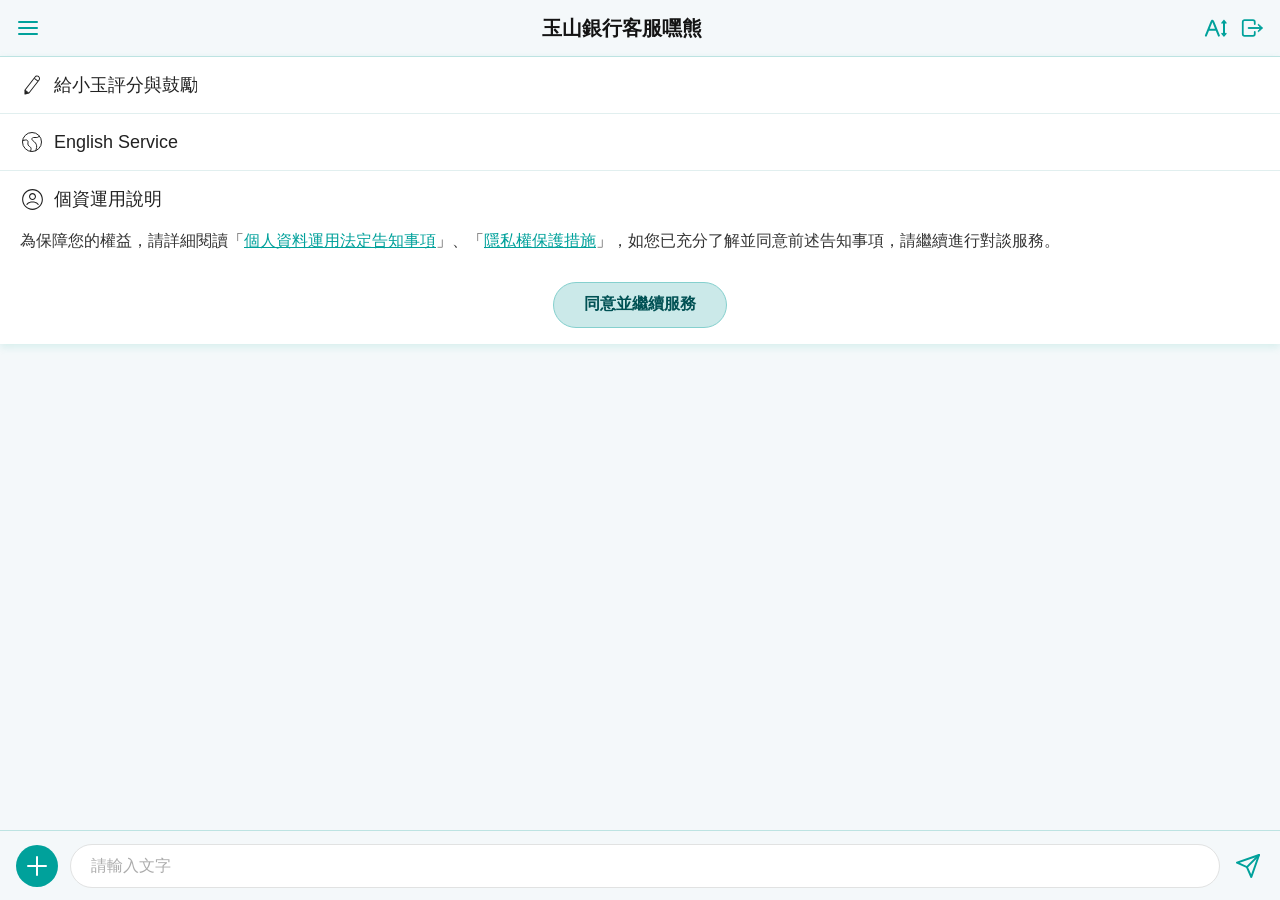
==== chatbot/index.html @ d076d99e "Add files via upload" ====
<!DOCTYPE html>
<html lang="zh-Hant-TW">
<head>
    <meta charset="UTF-8">
    <meta name="viewport" content="width=device-width, initial-scale=1.0">
    <title>玉山銀行客服嘿熊</title>
    <link rel="stylesheet" href="css/style.css">
</head>
<body>

    <main class="app-container" aria-label="智能客服區域">
        
        <!-- 1. Navbar -->
        <header class="nav" aria-label="頂部導覽列">
            <!-- 漢堡選單(按鈕 + span 動畫) -->
            <button class="icon icon-24" id="btnHamburger" aria-label="開啟選單" aria-expanded="false" aria-controls="hamburgerMenu" tabindex="0">
                <span class="hamburger-box">
                    <span class="hamburger-inner"></span>
                </span>
            </button>
            <!-- 標題 -->
            <h1 class="nav-title" tabindex="0">玉山銀行客服嘿熊</h1>
            <!-- 左側操作區 -->
            <div class="action-wrapper">
                <!-- 字體縮放(icon) -->
                <button class="icon icon-24" aria-label="調整字體大小" tabindex="0">
                    <img src="images/ic_font_size.svg" alt="字體" class="lazyload">
                </button>
                <!-- 登出(icon) -->
                <button class="icon icon-24" id="logoutBtn" aria-label="登出" tabindex="0">
                    <img src="images/ic_logout_2.svg" alt="登出" class="lazyload">
                </button>

            </div>
        </header>

        <!-- Dropdown Menu -->
        <div class="dropdown-menu" id="hamburgerMenu" aria-hidden="true">
            <div class="menu-item" tabindex="0" role="button">
                <div class="icon icon-24" aria-hidden="true">
                    <img src="images/ic-img-rename.svg" alt="" class="lazyload">
                </div>
                <span class="menu-text">給小玉評分與鼓勵</span>
            </div>
            <div class="menu-item" tabindex="0" role="button">
                <div class="icon icon-24" aria-hidden="true">
                    <img src="images/world_2_light.svg" alt="" class="lazyload">
                </div>
                <span class="menu-text">English Service</span>
            </div>
            <div class="menu-item flex-col">
                <div class="menu-item-header">
                    <div class="icon icon-24" aria-hidden="true">
                        <img src="images/ic-img-personal.svg" alt="" class="lazyload">
                    </div>
                    <span class="menu-text">個資運用說明</span>
                </div>
                <div class="menu-privacy-text" tabindex="0">
                    為保障您的權益，請詳細閱讀「<a href="#">個人資料運用法定告知事項</a>」、「<a href="#">隱私權保護措施</a>」，如您已充分了解並同意前述告知事項，請繼續進行對談服務。
                </div>
                <div class="btn-wrapper">
                    <button class="btn-primary btn-h-46" id="agreeBtn" tabindex="0">同意並繼續服務</button>
                </div>
            </div>
        </div>

        <!-- 2. Announce (浮動區塊) -->
        <section class="Anounce" id="announceBlock" aria-label="系統公告">
    <div class="icon icon-22" aria-hidden="true">
        <img src="images/ic-img-announcement.svg" alt="" class="lazyload">
    </div>

    <div class="message" tabindex="0">
        <div class="marquee-wrap">
            <div class="marquee-list">
                <div class="marquee-item">
                    <span>看破詐騙，防詐資訊：【<a href="#" aria-label="點我看防詐資訊">點我看</a>】</span>
                </div>
                <div class="marquee-item">
                    <span>Unicard指定通路回饋加碼：【<a href="#" aria-label="立即查看信用卡優惠">立即查看</a>】</span>
                </div>
                <div class="marquee-item">
                    <span>外幣定存最新利率公告：【<a href="#" aria-label="點我查看最新利率">點我看</a>】</span>
                </div>
            </div>
        </div>
    </div>

    <button class="icon icon-44" id="btnCloseAnnounce" aria-label="關閉公告" tabindex="0">
        <img src="images/ic-fun-popup-closed.svg" alt="關閉" class="lazyload">
    </button>
</section>

        <!-- 3. 對話區域 -->
        <!-- 預留區塊 -->
        <section class="chat-container" aria-label="對話內容" tabindex="0">

            <!-- Bot Message Group 1 -->
            <div class="msg-row bot is-hidden" id="botMsg1">
                <!-- Avatar -->
                <div class="msg-avatar" aria-hidden="true">
                    <img src="images/bear-hello.gif" alt="" class="lazyload">
                </div>
                <!-- Messages container -->
                <div class="msg-content">
                    
                    <div class="typing-bubble has-caret">
                        <div class="typing-dots">
                            <span class="dot"></span>
                            <span class="dot"></span>
                            <span class="dot"></span>
                        </div>
                    </div>
                    <!-- Text Bubble 1 -->
                    <div class="msg-bubble has-caret" tabindex="0">
                        鄭小姐 您好，<br>
                        您已從 LINE 帳號登入！
                    </div>

                    <!-- Text Bubble 2 -->
                    <div class="msg-bubble" tabindex="0">
                        LINE pay 最高4.5% → <a href="#" class="link-teal bold">申辦 Unicard</a><br>
                        普發現金一萬元 → <a href="#" class="link-teal bold">立即了解</a>
                    </div>

                    <!-- Horizontal Scroll Cards -->
                    <div class="scroll-area">
    <button class="scroll-nav scroll-nav-left" type="button" aria-label="往左滑動">
    <img src="images/icon-arrow-left.svg" alt="往左" class="icon-arrow">
</button>

    <div class="scroll-wrapper" tabindex="0" aria-label="可左右滑動的服務卡片">
        <!-- Card 1 -->
        <div class="scroll-card">
            <div class="card-image"><img src="[data-uri]" data-src="card-demo1.png" alt="" class="lazyload"></div>
            <div class="card-title text-green bold">信用卡服務</div>
            <div class="card-btn btn-hint" id="cardBillDetailBtn">帳單/消費明細</div>
            <div class="card-btn">消費有問題</div>
            <div class="card-btn">旅遊活動滿額贈</div>
            <div class="card-btn no-border">保費分期活動</div>
        </div>

        <div class="scroll-card">
            <div class="card-image"><img src="[data-uri]" data-src="card-demo2.png" alt="" class="lazyload"></div>
            <div class="card-title text-green bold">熱門服務</div>
            <div class="card-btn">信貸優惠</div>
            <div class="card-btn">分期活動</div>
            <div class="card-btn">預借現金</div>
            <div class="card-btn no-border">綁定LINE抽好禮</div>
        </div>

        <div class="scroll-card">
            <div class="card-image"><img src="[data-uri]" data-src="card-demo3.png" alt="" class="lazyload"></div>
            <div class="card-title text-green bold">銀行服務</div>
            <div class="card-btn">變更資料</div>
            <div class="card-btn">數位帳戶</div>
            <div class="card-btn">跨境網購</div>
            <div class="card-btn no-border">外匯業務</div>
        </div>
    </div>

    <button class="scroll-nav scroll-nav-right" type="button" aria-label="往右滑動">
    <img src="images/icon-arrow-right.svg" alt="往右" class="icon-arrow">
</button>
</div>

                    <div class="msg-time" aria-hidden="true">16:20:36</div>
                </div>
            </div>

            <!-- User Message Group 1-->
            <div class="msg-row user is-hidden" id="userMsg1">
                <div class="msg-content">
                    <div class="msg-bubble has-caret" tabindex="0">
                        帳單/消費明細
                    </div>
                    <div class="msg-time" aria-hidden="true">16:20:36</div>
                </div>
            </div>
            
            <!-- Bot Message Group 2 -->
            <div class="msg-row bot is-hidden" id="botMsg2">
                <!-- Avatar -->
                <div class="msg-avatar" aria-hidden="true">
                    <img src="images/bear-happy.gif" alt="" class="lazyload">
                </div>
                <!-- Messages container -->
                <div class="msg-content">
                    <div class="typing-bubble">
                        <div class="typing-dots">
                            <span class="dot"></span>
                            <span class="dot"></span>
                            <span class="dot"></span>
                        </div>
                    </div>
                    <div class="msg-bubble has-caret" tabindex="0">
                        快速查詢本期帳單與近期消費明細
                        <div class="msg-actions">
                            <button class="msg-action-btn primary" id="currentBillBtn">本期帳單</button>
                            <button class="msg-action-btn secondary">未出帳明細</button>
                            <button class="msg-action-btn secondary">近30天消費明細</button>
                        </div>
                    </div>
                    <div class="msg-feedback" tabindex="0">
                        這個回答？
                        <div class="options">
                            <div class="msg-feedback-btn"><img src="images/Huge-icon.svg" class="lazyload" alt="">有幫助</div>
                            <div class="msg-feedback-btn"><img src="images/img_helpless.svg" class="lazyload" alt="">沒幫助</div>
                        </div>
                    </div>
                    <div class="msg-time" aria-hidden="true">16:20:36</div>
                </div>
            </div>

            <!-- User Message Group 2 -->
            <div class="msg-row user is-hidden" id="userMsg2">
                <div class="msg-content">
                    <div class="msg-bubble has-caret" tabindex="0">
                        本期帳單
                    </div>
                    <div class="msg-time" aria-hidden="true">16:20:36</div>
                </div>
            </div>

            <!-- Bot Message Group 3 -->
            <div class="msg-row bot is-hidden" id="botMsg3">
                <!-- Avatar -->
               <div class="msg-avatar" aria-hidden="true">
                    <img src="images/bear-happy.gif" alt="" class="lazyload">
                </div>
                <!-- Messages container -->
                <div class="msg-content">
                    <div class="typing-bubble">
                        <div class="typing-dots">
                            <span class="dot"></span>
                            <span class="dot"></span>
                            <span class="dot"></span>
                        </div>
                    </div>
                    <div class="msg-bubble has-caret" tabindex="0">
                        為維護您的權益，需要由正卡人完成身分驗證才能協助查詢或處理喔！歡迎使用玉山行動銀行 APP，驗證更快速、更順暢。
                    </div>
                    <div class="action-cards-grid">
                        <button class="action-card btn-hint" id="appVerifyBtn" tabindex="0">
                            <img src="images/icon-faceID.svg" class="action-card-icon lazyload" alt="">
                            <div class="action-card-text">玉山銀行<br>APP驗證</div>
                        </button>
                        <button class="action-card" tabindex="0">
                            <img src="images/icon-message.svg" class="action-card-icon lazyload" alt="">
                            <div class="action-card-text">簡訊驗證</div>
                        </button>
                    </div>
                    <div class="msg-bubble" tabindex="0">
                        ＊溫馨提醒：若尚未開通玉山數位帳戶的顧客請先進行 <a href="#" class="link-teal bold">立即開戶</a> 並 <a href="#" class="link-teal bold">下載安裝玉山行銀APP</a>
                        <div class="msg-actions">
                            <button class="msg-action-btn secondary btn-h-46">下次查詢，繼續詢問其他問題</button>
                        </div>
                    </div>
                    <div class="msg-feedback" tabindex="0">
                        這個回答？
                        <div class="options">
                            <div class="msg-feedback-btn"><img src="images/Huge-icon.svg" class="lazyload" alt="">有幫助</div>
                            <div class="msg-feedback-btn"><img src="images/img_helpless.svg" class="lazyload" alt="">沒幫助</div>
                        </div>
                    </div>
                    <div class="msg-time" aria-hidden="true">16:20:36</div>
                </div>
            </div>

            <!-- User Message Group 3 -->
            <div class="msg-row user is-hidden" id="userMsg3">
                <div class="msg-content">
                    <div class="msg-bubble has-caret" tabindex="0">
                        玉山銀行APP驗證
                    </div>
                    <div class="msg-time" aria-hidden="true">16:20:36</div>
                </div>
            </div>

            <!-- Bot Message Group 4: Jumping -->
            <div class="msg-row bot is-hidden" id="botMsg4">
                <div class="msg-avatar" aria-hidden="true">
                    <img src="images/bear-loading.gif" alt="" class="lazyload">
                </div>
                <div class="msg-content">
                    <div class="typing-bubble">
                        <div class="typing-dots">
                            <span class="dot"></span>
                            <span class="dot"></span>
                            <span class="dot"></span>
                        </div>
                    </div>
                    <div class="msg-bubble has-caret" tabindex="0">
                        黑熊跳轉中，請稍後⋯
                    </div>
                    <div class="msg-time" aria-hidden="true">16:20:36</div>
                </div>
            </div>

            <!-- Bot Message Group 5: Bill Summary Card -->
            <div class="msg-row bot is-hidden" id="botMsg5">
                <div class="msg-avatar" aria-hidden="true">
                    <img src="images/bear-happy.gif" alt="" class="lazyload">
                </div>
                <div class="msg-content">
                    <div class="typing-bubble">
                        <div class="typing-dots">
                            <span class="dot"></span>
                            <span class="dot"></span>
                            <span class="dot"></span>
                        </div>
                    </div>
                    <div class="msg-bubble has-caret" tabindex="0">
                        <div class="bill-card">
                            <div class="bill-title">2026年3月帳單</div>
                            <div class="bill-info-text">
                                帳單結帳日：2025/02/13<br>
                                繳款截止日：2025/03/03
                            </div>
                            <div class="bold" style="font-size: 16px; color: rgba(0,0,0,0.8);">台幣帳單 ( TWD )</div>
                            
                            <div class="bill-highlight">
                                <div class="bill-main-amount">
                                    <div class="bill-label">本期帳單金額</div>
                                    <div class="bill-value-large">$47,884</div>
                                </div>
                                <div class="bill-sub-info">
                                    扣繳帳號：台新銀行,末四碼4099
                                </div>
                                <div class="bill-detail-list">
                                    <div class="bill-detail-row">
                                        <span>台幣最低應繳</span>
                                        <span>TWD 7,317</span>
                                    </div>
                                    <div class="bill-detail-row">
                                        <div class="bill-detail-label">
                                            <span>已繳金額</span>
                                            <img src="images/ic-btn-question-green.svg" class="icon-q lazyload" alt="說明">
                                        </div>
                                        <span>TWD 0</span>
                                    </div>
                                </div>
                            </div>

                            <div class="bill-btn-group">
                                <button class="bill-btn primary" id="paymentRecordBtn">
                                    <span>繳款紀錄</span>
                                    <img src="images/ic-img-search.svg" class="bill-btn-icon lazyload" alt="">
                                </button>
                                <button class="bill-btn secondary">
                                    <span>帳單明細</span>
                                    <img src="images/ic-img-search.svg" class="bill-btn-icon lazyload" alt="">
                                </button>
                            </div>
                        </div>
                    </div>

                    <!-- Secondary Actions -->
                    <div class="msg-bubble" tabindex="0">
                        <div class="msg-actions" style="margin-top: 0;">
                            <button class="msg-action-btn secondary">立即繳款</button>
                            <button class="msg-action-btn secondary">查詢未出帳明細</button>
                            <button class="msg-action-btn secondary">貼心提醒</button>
                        </div>
                    </div>

                    <!-- Feedback -->
                    <div class="msg-feedback" tabindex="0">
                        這個回答？
                        <div class="options">
                            <div class="msg-feedback-btn"><img src="images/Huge-icon.svg" class="lazyload" alt="">有幫助</div>
                            <div class="msg-feedback-btn"><img src="images/img_helpless.svg" class="lazyload" alt="">沒幫助</div>
                        </div>
                    </div>
                    <div class="msg-time" aria-hidden="true">16:20:36</div>
                </div>
            </div>

            <!-- User Message Group 5 -->
            <div class="msg-row user is-hidden" id="userMsg5">
                <div class="msg-content">
                    <div class="msg-bubble has-caret" tabindex="0">
                        繳款紀錄
                    </div>
                    <div class="msg-time" aria-hidden="true">16:20:36</div>
                </div>
            </div>

            <!-- Bot Message Group 6: Payment Record Detail -->
            <div class="msg-row bot is-hidden" id="botMsg6">
                <div class="msg-avatar" aria-hidden="true">
                    <img src="images/bear-happy.gif" alt="" class="lazyload">
                </div>
                <div class="msg-content">
                    <div class="typing-bubble">
                        <div class="typing-dots">
                            <span class="dot"></span>
                            <span class="dot"></span>
                            <span class="dot"></span>
                        </div>
                    </div>
                    <div class="msg-bubble has-caret" tabindex="0">
                        <div class="bill-card">
                            <div class="bill-title" style="color: #0f62fe;">繳款紀錄</div>
                            <div class="bold" style="font-size: 16px; color: rgba(0,0,0,0.8);">台幣帳單 ( TWD )</div>
                            
                            <div class="bill-highlight">
                                <div class="bill-main-amount">
                                    <div class="bill-label">上期應繳金額</div>
                                    <div class="bill-value-large">$50,133</div>
                                </div>
                                <div class="bill-main-amount" style="flex-direction: row; justify-content: center; gap: 7px;">
                                    <div class="pill-bordered red">已申請自動扣繳</div>
                                    <div class="pill-bordered teal">
                                        <span>繳款完成</span>
                                        <img src="images/ic-img-result-success.svg" class="icon-s lazyload" alt="">
                                    </div>
                                </div>
                                <div class="bill-detail-list">
                                    <div class="bill-detail-row">
                                        <span>調整溢付款</span>
                                        <span>TWD 0</span>
                                    </div>
                                    <div class="bill-detail-row">
                                        <span>自動轉帳繳款</span>
                                        <span>TWD -50,133</span>
                                    </div>
                                    <div class="bill-detail-row">
                                        <span>上期未繳金額</span>
                                        <span>TWD 0</span>
                                    </div>
                                </div>
                            </div>

                            <div class="bill-btn-group">
                                <button class="bill-btn primary" id="statementDetailBtn">
                                    <span>帳單明細</span>
                                    <img src="images/ic-img-search.svg" class="bill-btn-icon lazyload" alt="">
                                </button>
                                <button class="bill-btn secondary">
                                    <span>本期帳單</span>
                                    <img src="images/ic-img-search.svg" class="bill-btn-icon lazyload" alt="">
                                </button>
                            </div>
                        </div>
                    </div>

                    <!-- Secondary Actions Grid -->
                    <div class="msg-bubble" tabindex="0">
                        <div class="msg-actions">
                            <button class="msg-action-btn secondary">查詢未出帳明細</button>
                            <button class="msg-action-btn secondary">貼心提醒</button>
                        </div>
                    </div>

                    <!-- Feedback -->
                    <div class="msg-feedback" tabindex="0">
                        這個回答？
                        <div class="options">
                            <div class="msg-feedback-btn"><img src="images/Huge-icon.svg" class="lazyload" alt="">有幫助</div>
                            <div class="msg-feedback-btn"><img src="images/img_helpless.svg" class="lazyload" alt="">沒幫助</div>
                        </div>
                    </div>
                    <div class="msg-time" aria-hidden="true">16:20:36</div>
                </div>
            </div>

            <!-- User Message Group 6 -->
            <div class="msg-row user is-hidden" id="userMsg6">
                <div class="msg-content">
                    <div class="msg-bubble has-caret" tabindex="0">
                        帳單明細
                    </div>
                    <div class="msg-time" aria-hidden="true">16:20:36</div>
                </div>
            </div>

            <!-- Bot Message Group 7: Transaction Details -->
            <div class="msg-row bot is-hidden" id="botMsg7">
                <div class="msg-avatar" aria-hidden="true">
                    <img src="images/bear-happy.gif" alt="" class="lazyload">
                </div>
                <div class="msg-content">
                    <div class="typing-bubble">
                        <div class="typing-dots">
                            <span class="dot"></span>
                            <span class="dot"></span>
                            <span class="dot"></span>
                        </div>
                    </div>
                    <div class="msg-bubble has-caret" tabindex="0">
                        <div class="bill-card">
                            <div class="bill-title" style="color: #0f62fe;">帳單明細</div>
                            
                            <div class="transaction-search">
                                <img src="images/ic-img-search-light.svg" style="width: 32px; height: 32px;" class="lazyload" alt="">
                                <input type="text" placeholder="請輸入商店名稱或金額" id="transactionSearchInput">
                            </div>

                            <div class="filter-pills">
                                <div class="filter-pill" data-type="card">
                                    <span class="pill-text">卡別</span>
                                    <img src="images/ic-btn-arrow.svg" class="pill-icon lazyload" alt="">
                                    <span class="pill-close">✕</span>
                                </div>
                                <div class="filter-pill" data-type="holder">
                                    <span class="pill-text">正附卡</span>
                                    <img src="images/ic-btn-arrow.svg" class="pill-icon lazyload" alt="">
                                    <span class="pill-close">✕</span>
                                </div>
                                <div class="filter-pill" data-type="date">
                                    <span class="pill-text">日期</span>
                                    <img src="images/ic-btn-arrow.svg" class="pill-icon lazyload" alt="">
                                    <span class="pill-close">✕</span>
                                </div>
                                <div class="filter-pill" data-type="currency">
                                    <span class="pill-text">幣別</span>
                                    <img src="images/ic-btn-arrow.svg" class="pill-icon lazyload" alt="">
                                    <span class="pill-close">✕</span>
                                </div>
                                <div class="filter-pill" id="clearFilters" style="border: 1px solid #262626;">
                                    <span class="pill-text">取消篩選</span>
                                </div>
                            </div>
                            <div class="year-tag-wrapper">
                                <div class="year-tag">2026/3月帳單明細</div>
                            </div>
                            
                            <div style="max-height: 450px; overflow-y: auto; overflow-x: hidden;" id="transactionList">
                                <!-- <div class="year-tag">2026/3月帳單明細</div> -->
                                
                                <!-- Item 1 -->
                                <div class="transaction-item" data-name="熊本熊卡國內消費1%現金回饋">
                                    <div class="transaction-item-header">
                                        <div class="transaction-title-row">
                                            <div class="transaction-title">熊本熊卡國內消費1%現金回饋</div>
                                            <img src="images/ic-btn-arrow.svg" class="transaction-chevron lazyload" alt="">
                                        </div>
                                        <div class="transaction-info-row">
                                            <div>TWD <span class="transaction-amount">-21</span></div>
                                            <div>02/18</div>
                                        </div>
                                    </div>
                                    <div class="transaction-detail">
                                        <div class="transaction-detail-row">
                                            <div class="bold transaction-detail-label">交易明細</div>
                                            <div class="tag-query">刷卡疑問</div>
                                        </div>
                                        <div class="transaction-detail-row">
                                            <div class="transaction-detail-label">交易卡別</div>
                                            <div class="transaction-detail-val">Unicard-正卡</div>
                                        </div>
                                        <div class="transaction-detail-row">
                                            <div class="transaction-detail-label">交易日期</div>
                                            <div class="transaction-detail-val">2026/02/18</div>
                                        </div>
                                        <div class="transaction-detail-row">
                                            <div class="transaction-detail-label">交易幣別</div>
                                            <div class="transaction-detail-val">TWD</div>
                                        </div>
                                        <div class="transaction-detail-row">
                                            <div class="transaction-detail-label">交易金額</div>
                                            <div class="transaction-detail-val">-21</div>
                                        </div>
                                    </div>
                                </div>

                                <!-- Item 2 -->
                                <div class="transaction-item" data-name="熊本熊卡Paypay消費3%回饋">
                                    <div class="transaction-item-header">
                                        <div class="transaction-title-row">
                                            <div class="transaction-title">熊本熊卡Paypay消費3%回饋</div>
                                            <img src="images/ic-btn-arrow.svg" class="transaction-chevron lazyload" alt="">
                                        </div>
                                        <div class="transaction-info-row">
                                            <div>TWD <span class="transaction-amount">-240</span></div>
                                            <div>02/18</div>
                                        </div>
                                    </div>
                                    <div class="transaction-detail">
                                        <div class="transaction-detail-row">
                                            <div class="bold transaction-detail-label">交易明細</div>
                                            <div class="tag-query">刷卡疑問</div>
                                        </div>
                                        <div class="transaction-detail-row">
                                            <div class="transaction-detail-label">交易卡別</div>
                                            <div class="transaction-detail-val">Unicard-正卡</div>
                                        </div>
                                        <div class="transaction-detail-row">
                                            <div class="transaction-detail-label">交易日期</div>
                                            <div class="transaction-detail-val">2026/02/18</div>
                                        </div>
                                        <div class="transaction-detail-row">
                                            <div class="transaction-detail-label">交易幣別</div>
                                            <div class="transaction-detail-val">TWD</div>
                                        </div>
                                        <div class="transaction-detail-row">
                                            <div class="transaction-detail-label">交易金額</div>
                                            <div class="transaction-detail-val">-240</div>
                                        </div>
                                    </div>
                                </div>

                                <!-- Item 3 -->
                                <div class="transaction-item" data-name="義美股份有限公司-永安門市">
                                    <div class="transaction-item-header">
                                        <div class="transaction-title-row">
                                            <div class="transaction-title">義美股份有限公司-永安門市</div>
                                            <img src="images/ic-btn-arrow.svg" class="transaction-chevron lazyload" alt="">
                                        </div>
                                        <div class="transaction-info-row">
                                            <div>TWD <span class="transaction-amount" style="color: #00a19b;">40</span></div>
                                            <div>02/17</div>
                                        </div>
                                    </div>
                                    <div class="transaction-detail">
                                        <div class="transaction-detail-row">
                                            <div class="bold transaction-detail-label">交易明細</div>
                                            <div class="tag-query">刷卡疑問</div>
                                        </div>
                                        <div class="transaction-detail-row">
                                            <div class="transaction-detail-label">交易卡別</div>
                                            <div class="transaction-detail-val">Unicard-正卡</div>
                                        </div>
                                        <div class="transaction-detail-row">
                                            <div class="transaction-detail-label">交易日期</div>
                                            <div class="transaction-detail-val">2026/02/17</div>
                                        </div>
                                        <div class="transaction-detail-row">
                                            <div class="transaction-detail-label">交易幣別</div>
                                            <div class="transaction-detail-val">TWD</div>
                                        </div>
                                        <div class="transaction-detail-row">
                                            <div class="transaction-detail-label">交易金額</div>
                                            <div class="transaction-detail-val">40</div>
                                        </div>
                                    </div>
                                </div>

                                <!-- Item 4 -->
                                <div class="transaction-item" data-name="誠品信義旗艦店">
                                    <div class="transaction-item-header">
                                        <div class="transaction-title-row">
                                            <div class="transaction-title">誠品信義旗艦店</div>
                                            <img src="images/ic-btn-arrow.svg" class="transaction-chevron lazyload" alt="">
                                        </div>
                                        <div class="transaction-info-row">
                                            <div>TWD <span class="transaction-amount" style="color: #00a19b;">8,030</span></div>
                                            <div>02/17</div>
                                        </div>
                                    </div>
                                    <div class="transaction-detail">
                                        <div class="transaction-detail-row">
                                            <div class="bold transaction-detail-label">交易明細</div>
                                            <div class="tag-query">刷卡疑問</div>
                                        </div>
                                        <div class="transaction-detail-row">
                                            <div class="transaction-detail-label">交易卡別</div>
                                            <div class="transaction-detail-val">Unicard-正卡</div>
                                        </div>
                                        <div class="transaction-detail-row">
                                            <div class="transaction-detail-label">交易日期</div>
                                            <div class="transaction-detail-val">2026/02/17</div>
                                        </div>
                                        <div class="transaction-detail-row">
                                            <div class="transaction-detail-label">交易幣別</div>
                                            <div class="transaction-detail-val">TWD</div>
                                        </div>
                                        <div class="transaction-detail-row">
                                            <div class="transaction-detail-label">交易金額</div>
                                            <div class="transaction-detail-val">8,030</div>
                                        </div>
                                    </div>
                                </div>

                                <!-- Item 5 -->
                                <div class="transaction-item" data-name="中華電信">
                                    <div class="transaction-item-header">
                                        <div class="transaction-title-row">
                                            <div class="transaction-title">信用卡扣繳中華電信0976xxx33 11501</div>
                                            <img src="images/ic-btn-arrow.svg" class="transaction-chevron lazyload" alt="">
                                        </div>
                                        <div class="transaction-info-row">
                                            <div>TWD <span class="transaction-amount" style="color: #00a19b;">499</span></div>
                                            <div>02/16</div>
                                        </div>
                                    </div>
                                    <div class="transaction-detail">
                                        <div class="transaction-detail-row">
                                            <div class="bold transaction-detail-label">交易明細</div>
                                            <div class="tag-query">刷卡疑問</div>
                                        </div>
                                        <div class="transaction-detail-row">
                                            <div class="transaction-detail-label">交易卡別</div>
                                            <div class="transaction-detail-val">Unicard-正卡</div>
                                        </div>
                                        <div class="transaction-detail-row">
                                            <div class="transaction-detail-label">交易日期</div>
                                            <div class="transaction-detail-val">2026/02/16</div>
                                        </div>
                                        <div class="transaction-detail-row">
                                            <div class="transaction-detail-label">交易幣別</div>
                                            <div class="transaction-detail-val">TWD</div>
                                        </div>
                                        <div class="transaction-detail-row">
                                            <div class="transaction-detail-label">交易金額</div>
                                            <div class="transaction-detail-val">499</div>
                                        </div>
                                    </div>
                                </div>

                                <!-- Item 6 -->
                                <div class="transaction-item" data-name="APPLE.COM">
                                    <div class="transaction-item-header">
                                        <div class="transaction-title-row">
                                            <div class="transaction-title">APPLE.COM/BILL IRL CORK</div>
                                            <img src="images/ic-btn-arrow.svg" class="transaction-chevron lazyload"alt="">
                                        </div>
                                        <div class="transaction-info-row">
                                            <div>TWD <span class="transaction-amount" style="color: #00a19b;">299</span></div>
                                            <div>02/14</div>
                                        </div>
                                    </div>
                                    <div class="transaction-detail">
                                        <div class="transaction-detail-row">
                                            <div class="bold transaction-detail-label">交易明細</div>
                                            <div class="tag-query">刷卡疑問</div>
                                        </div>
                                        <div class="transaction-detail-row">
                                            <div class="transaction-detail-label">交易卡別</div>
                                            <div class="transaction-detail-val">Unicard-正卡</div>
                                        </div>
                                        <div class="transaction-detail-row">
                                            <div class="transaction-detail-label">交易日期</div>
                                            <div class="transaction-detail-val">2026/02/14</div>
                                        </div>
                                        <div class="transaction-detail-row">
                                            <div class="transaction-detail-label">交易幣別</div>
                                            <div class="transaction-detail-val">TWD</div>
                                        </div>
                                        <div class="transaction-detail-row">
                                            <div class="transaction-detail-label">交易金額</div>
                                            <div class="transaction-detail-val">290</div>
                                        </div>
                                    </div>
                                </div>

                                <!-- Item 7 -->
                                <div class="transaction-item" data-name="新光三越">
                                    <div class="transaction-item-header">
                                        <div class="transaction-title-row">
                                            <div class="transaction-title">新光三越 SP 台北南西店</div>
                                            <img src="images/ic-btn-arrow.svg" class="transaction-chevron lazyload" alt="">
                                        </div>
                                        <div class="transaction-info-row">
                                            <div>TWD <span class="transaction-amount" style="color: #00a19b;">6,800</span></div>
                                            <div>02/14</div>
                                        </div>
                                    </div>
                                    <div class="transaction-detail">
                                        <div class="transaction-detail-row">
                                            <div class="bold transaction-detail-label">交易明細</div>
                                            <div class="tag-query">刷卡疑問</div>
                                        </div>
                                        <div class="transaction-detail-row">
                                            <div class="transaction-detail-label">交易卡別</div>
                                            <div class="transaction-detail-val">Unicard-正卡</div>
                                        </div>
                                        <div class="transaction-detail-row">
                                            <div class="transaction-detail-label">交易日期</div>
                                            <div class="transaction-detail-val">2026/02/14</div>
                                        </div>
                                        <div class="transaction-detail-row">
                                            <div class="transaction-detail-label">交易幣別</div>
                                            <div class="transaction-detail-val">TWD</div>
                                        </div>
                                        <div class="transaction-detail-row">
                                            <div class="transaction-detail-label">交易金額</div>
                                            <div class="transaction-detail-val">6,800</div>
                                        </div>
                                    </div>
                                </div>

                                <!-- Item 8 -->
                                <div class="transaction-item" data-name="悠遊卡自動加值金額">
                                    <div class="transaction-item-header">
                                        <div class="transaction-title-row">
                                            <div class="transaction-title">悠遊卡自動加值金額-台灣高鐵高鐵 台中車站</div>
                                            <img src="images/ic-btn-arrow.svg" class="transaction-chevron lazyload" alt="">
                                        </div>
                                        <div class="transaction-info-row">
                                            <div>TWD <span class="transaction-amount" style="color: #00a19b;">500</span></div>
                                            <div>02/12</div>
                                        </div>
                                    </div>
                                    <div class="transaction-detail">
                                        <div class="transaction-detail-row">
                                            <div class="bold transaction-detail-label">交易明細</div>
                                            <div class="tag-query">刷卡疑問</div>
                                        </div>
                                        <div class="transaction-detail-row">
                                            <div class="transaction-detail-label">交易卡別</div>
                                            <div class="transaction-detail-val">Unicard-正卡</div>
                                        </div>
                                        <div class="transaction-detail-row">
                                            <div class="transaction-detail-label">交易日期</div>
                                            <div class="transaction-detail-val">2026/02/12</div>
                                        </div>
                                        <div class="transaction-detail-row">
                                            <div class="transaction-detail-label">交易幣別</div>
                                            <div class="transaction-detail-val">TWD</div>
                                        </div>
                                        <div class="transaction-detail-row">
                                            <div class="transaction-detail-label">交易金額</div>
                                            <div class="transaction-detail-val">500</div>
                                        </div>
                                    </div>
                                </div>

                                <!-- Item 9 -->
                                <div class="transaction-item" data-name="MOS">
                                    <div class="transaction-item-header">
                                        <div class="transaction-title-row">
                                            <div class="transaction-title">MOS-民權西路店(櫃檯)</div>
                                            <img src="images/ic-btn-arrow.svg" class="transaction-chevron lazyload" alt="">
                                        </div>
                                        <div class="transaction-info-row">
                                            <div>TWD <span class="transaction-amount" style="color: #00a19b;">210</span></div>
                                            <div>02/11</div>
                                        </div>
                                    </div>
                                    <div class="transaction-detail">
                                        <div class="transaction-detail-row">
                                            <div class="bold transaction-detail-label">交易明細</div>
                                            <div class="tag-query">刷卡疑問</div>
                                        </div>
                                        <div class="transaction-detail-row">
                                            <div class="transaction-detail-label">交易卡別</div>
                                            <div class="transaction-detail-val">Unicard-正卡</div>
                                        </div>
                                        <div class="transaction-detail-row">
                                            <div class="transaction-detail-label">交易日期</div>
                                            <div class="transaction-detail-val">2026/02/11</div>
                                        </div>
                                        <div class="transaction-detail-row">
                                            <div class="transaction-detail-label">交易幣別</div>
                                            <div class="transaction-detail-val">TWD</div>
                                        </div>
                                        <div class="transaction-detail-row">
                                            <div class="transaction-detail-label">交易金額</div>
                                            <div class="transaction-detail-val">210</div>
                                        </div>
                                    </div>
                                </div>

                                <!-- Item 10 -->
                                <div class="transaction-item" data-name="統一超商">
                                    <div class="transaction-item-header">
                                        <div class="transaction-title-row">
                                            <div class="transaction-title">統一超商-市府店</div>
                                            <img src="images/ic-btn-arrow.svg" class="transaction-chevron lazyload" alt="">
                                        </div>
                                        <div class="transaction-info-row">
                                            <div>TWD <span class="transaction-amount" style="color: #00a19b;">250</span></div>
                                            <div>02/10</div>
                                        </div>
                                    </div>
                                    <div class="transaction-detail">
                                        <div class="transaction-detail-row">
                                            <div class="bold transaction-detail-label">交易明細</div>
                                            <div class="tag-query">刷卡疑問</div>
                                        </div>
                                        <div class="transaction-detail-row">
                                            <div class="transaction-detail-label">交易卡別</div>
                                            <div class="transaction-detail-val">Unicard-正卡</div>
                                        </div>
                                        <div class="transaction-detail-row">
                                            <div class="transaction-detail-label">交易日期</div>
                                            <div class="transaction-detail-val">2026/02/10</div>
                                        </div>
                                        <div class="transaction-detail-row">
                                            <div class="transaction-detail-label">交易幣別</div>
                                            <div class="transaction-detail-val">TWD</div>
                                        </div>
                                        <div class="transaction-detail-row">
                                            <div class="transaction-detail-label">交易金額</div>
                                            <div class="transaction-detail-val">250</div>
                                        </div>
                                    </div>
                                </div>

                                <!-- Item 11 -->
                                <div class="transaction-item" data-name="STARBUCKS">
                                    <div class="transaction-item-header">
                                        <div class="transaction-title-row">
                                            <div class="transaction-title">STARBUCKS</div>
                                            <img src="images/ic-btn-arrow.svg" class="transaction-chevron lazyload" alt="">
                                        </div>
                                        <div class="transaction-info-row">
                                            <div>TWD <span class="transaction-amount" style="color: #00a19b;">250</span></div>
                                            <div>02/10</div>
                                        </div>
                                    </div>
                                    <div class="transaction-detail">
                                        <div class="transaction-detail-row">
                                            <div class="bold transaction-detail-label">交易明細</div>
                                            <div class="tag-query">刷卡疑問</div>
                                        </div>
                                        <div class="transaction-detail-row">
                                            <div class="transaction-detail-label">交易卡別</div>
                                            <div class="transaction-detail-val">Unicard-正卡</div>
                                        </div>
                                        <div class="transaction-detail-row">
                                            <div class="transaction-detail-label">交易日期</div>
                                            <div class="transaction-detail-val">2026/02/10</div>
                                        </div>
                                        <div class="transaction-detail-row">
                                            <div class="transaction-detail-label">交易幣別</div>
                                            <div class="transaction-detail-val">TWD</div>
                                        </div>
                                        <div class="transaction-detail-row">
                                            <div class="transaction-detail-label">交易金額</div>
                                            <div class="transaction-detail-val">250</div>
                                        </div>
                                    </div>
                                </div>
                            </div>

                            <div class="bill-btn-group">
                                <button class="bill-btn secondary">
                                    <span>本期帳單</span>
                                    <img src="images/ic-img-search.svg" class="bill-btn-icon lazyload" alt="">
                                </button>
                                <button class="bill-btn secondary">
                                    <span>繳款紀錄</span>
                                    <img src="images/ic-img-search.svg" class="bill-btn-icon lazyload" alt="">
                                </button>
                            </div>
                        </div>
                    </div>

                    <!-- Bot Action Grid 2 -->
                    <div class="msg-bubble" tabindex="0">
                        <div class="msg-actions" style="margin-top: 0;">
                            <button class="msg-action-btn primary" id="payNowBtn">立即繳款</button>
                            <button class="msg-action-btn secondary">查詢未出帳明細</button>
                            <button class="msg-action-btn secondary">貼心提醒</button>
                        </div>
                    </div>

                    <!-- Feedback -->
                    <div class="msg-feedback" tabindex="0">
                        這個回答？
                        <div class="options">
                            <div class="msg-feedback-btn"><img src="images/Huge-icon.svg" class="lazyload" alt="">有幫助</div>
                            <div class="msg-feedback-btn"><img src="images/img_helpless.svg" class="lazyload" alt="">沒幫助</div>
                        </div>
                    </div>
                    <div class="msg-time" aria-hidden="true">16:20:36</div>
                </div>
            </div>

            <!-- User Message Group 7 -->
            <div class="msg-row user is-hidden" id="userMsg7">
                <div class="msg-content">
                    <div class="msg-bubble has-caret" tabindex="0">
                        立即繳款
                    </div>
                    <div class="msg-time" aria-hidden="true">16:20:36</div>
                </div>
            </div>

            <!-- Bot Message Group 8: Payment Amount Selection -->
            <div class="msg-row bot is-hidden" id="botMsg8">
                <div class="msg-avatar" aria-hidden="true">
                    <img src="images/bear-happy.gif" alt="" class="lazyload">
                </div>
                <div class="msg-content">
                    <div class="typing-bubble">
                        <div class="typing-dots">
                            <span class="dot"></span>
                            <span class="dot"></span>
                            <span class="dot"></span>
                        </div>
                    </div>
                    <div class="msg-bubble has-caret" tabindex="0">
                        <p class="bold">請選擇您要繳納的金額與方式</p>
                        <p style="margin-top: 10px;">＊繳款金額高於 20,000 元僅能線上繳款，低於 20,000 元則可線上或至超商繳款。</p>
                    </div>
                    
                    <div class="scroll-area">
    <button class="scroll-nav scroll-nav-left" type="button" aria-label="往左滑動">
    <img src="images/icon-arrow-left.svg" alt="往左" class="icon-arrow">
</button>

    <div class="payment-scroll-container">
        <div class="payment-card">
            <div class="payment-card-title">尚須繳納金額</div>
            <div class="payment-card-info">
                <div class="payment-currency">台幣TWD</div>
                <div class="payment-amount">$47,884</div>
            </div>
            <button class="payment-card-btn">立即線上繳款</button>
        </div>

        <div class="payment-card">
            <div class="payment-card-title">最低應繳金額</div>
            <div class="payment-card-info">
                <div class="payment-currency">台幣TWD</div>
                <div class="payment-amount">$7,317</div>
            </div>
            <div class="payment-card-btn-group">
                <button class="payment-card-btn btn-hint" id="barcodePayBtn" style="border-bottom: 1px solid #e1efef;">超商條碼繳款</button>
                <button class="payment-card-btn">立即線上繳款</button>
            </div>
        </div>

        <div class="payment-card">
            <div class="payment-card-title">自行輸入金額</div>
            <div class="payment-card-info">
                <div class="payment-currency">台幣TWD</div>
                <div class="payment-amount-input-wrapper">
                    <input type="text" class="payment-amount-input" id="selfInputAmount" placeholder="請輸入金額">
                    <img src="images/icon-edit.svg" class="icon-20 lazyload" alt="編輯">
                </div>
                <div class="payment-disclaimer">＊未繳金額將計算循環利息<br>謹慎理財 信用無價</div>
            </div>
            <div class="payment-card-btn-group" id="selfInputBtns">
                <button class="payment-card-btn" id="btnStorePay" style="display: none; border-bottom: 1px solid #e1efef;">超商條碼繳款</button>
                <button class="payment-card-btn" id="btnOnlinePay" style="display: none;">立即線上繳款</button>
            </div>
        </div>
    </div>

    <button class="scroll-nav scroll-nav-right" type="button" aria-label="往右滑動">
    <img src="images/icon-arrow-right.svg" alt="往右" class="icon-arrow">
</button>
</div>

                    <div class="msg-time" aria-hidden="true">16:20:36</div>
                </div>
            </div>

            <!-- User Message Group 8: 超商條碼繳款 -->
            <div class="msg-row user is-hidden" id="userMsg8">
                <div class="msg-content">
                    <div class="msg-bubble has-caret" tabindex="0">
                        超商條碼繳款(最低應繳金額)
                    </div>
                    <div class="msg-time" aria-hidden="true">16:20:36</div>
                </div>
            </div>

            <!-- Bot Message Group 9: Barcode Download Dialogue -->
            <div class="msg-row bot is-hidden"  id="botMsg9">
                <div class="msg-avatar" aria-hidden="true">
                    <img src="images/bear-happy.gif" alt="" class="lazyload">
                </div>
                <div class="msg-content">
                    <div class="typing-bubble">
                        <div class="typing-dots">
                            <span class="dot"></span>
                            <span class="dot"></span>
                            <span class="dot"></span>
                        </div>
                    </div>
                    <div class="barcode-card">
                        <div class="barcode-title">超商條碼繳款</div>
                        <div class="barcode-subtitle">2026年3月帳單</div>
                        <div class="barcode-details">
                            帳單結帳日：2025/02/13<br>
                            繳款截止日：2025/03/03
                        </div>
                        <div class="amount-highlight">
                            <span>TWD</span>
                            <span>7,317</span>
                        </div>
                        <div class="barcode-subtitle">適用超商</div>
                        <div class="store-icons-container">
                            <img src="images/img_7-11.svg" class="store-icon lazyload" alt="7-11">
                            <img src="images/img_familyMart.svg" class="store-icon lazyload" alt="FamilyMart">
                            <img src="images/img_OK.svg" class="store-icon lazyload" alt="OK">
                            <img src="images/img_HiLife.svg" class="store-icon lazyload" alt="Hi-Life">
                        </div>
                        <div class="barcodes-container">
                            <!-- Barcode 1 -->
                            <div class="barcode-item">
                                <div class="barcode-img-placeholder">
                                    <img src="images/barcode-1.svg" alt="">
                                </div>
                                <div class="barcode-text">120419C1E</div>
                            </div>
                            <!-- Barcode 2 -->
                            <div class="barcode-item">
                                <div class="barcode-img-placeholder">
                                    <img src="images/barcode-2.svg" alt="">
                                </div>
                                <div class="barcode-text">1975093618000000</div>
                            </div>
                            <!-- Barcode 3 -->
                            <div class="barcode-item">
                                <div class="barcode-img-placeholder">
                                   <img src="images/barcode-3.svg" alt="">
                                </div>
                                <div class="barcode-text">03209000006671</div>
                            </div>
                        </div>
                        <button class="download-barcode-btn" id="btnDownloadBarcode">下載條碼</button>
                    </div>

                    <!-- Feedback -->
                    <div class="msg-feedback" tabindex="0" style="margin-top: 10px;">
                        這個回答？
                        <div class="options">
                            <div class="msg-feedback-btn"><img src="images/Huge-icon.svg" class="lazyload" alt="">有幫助</div>
                            <div class="msg-feedback-btn"><img src="images/img_helpless.svg" class="lazyload" alt="">沒幫助</div>
                        </div>
                    </div>
                    <div class="msg-time" aria-hidden="true">16:20:36</div>
                </div>
            </div>

        </section>

        <!-- 4. 對話輸入框 (InputArea) -->
        <footer class="InputArea" aria-label="對話輸入區">
            <!-- 開合(按鈕 + span 動畫) -->
            <button class="expand-btn" id="btnExpand" aria-label="展開附加功能" tabindex="0">
                <span class="expand-icon">
                    <span class="expand-line vertical"></span>
                    <span class="expand-line horizontal"></span>
                </span>
            </button>
            <!-- input -->
            <div class="input-wrapper">
                <input type="text" placeholder="請輸入文字" aria-label="輸入文字訊息" tabindex="0">
            </div>
            <!-- 送出(icon) -->
            <button class="icon icon-32" aria-label="送出訊息" tabindex="0">
                <img src="images/send.svg" alt="送出" class="lazyload">
            </button>
        </footer>

        <!-- 5. 附加功能面板 (Action Panel) -->
        <div class="action-panel" id="actionPanel" aria-label="更多功能">
            <div class="action-grid">
                <button class="action-item" aria-label="帳單自動扣款" tabindex="0">
                    <div class="action-item-icon"><img src="images/icon-bill.svg" alt="" class="lazyload"></div>
                    <span class="action-item-text">帳單自動扣款</span>
                </button>
                <button class="action-item" aria-label="玉山卡超好用" tabindex="0">
                    <div class="action-item-icon"><img src="images/icon-news.svg" alt="" class="lazyload"></div>
                    <span class="action-item-text">玉山卡超好用</span>
                </button>
                <button class="action-item" aria-label="貸款限時優惠" tabindex="0">
                    <div class="action-item-icon"><img src="images/icon-loan.svg" alt="" class="lazyload"></div>
                    <span class="action-item-text">貸款限時優惠</span>
                </button>
                <button class="action-item" aria-label="卡友必備神器" tabindex="0">
                    <div class="action-item-icon"><img src="images/icon-card.svg" alt="" class="lazyload"></div>
                    <span class="action-item-text">卡友必備神器</span>
                </button>
                <button class="action-item" aria-label="加個LINE" tabindex="0">
                    <div class="action-item-icon"><img src="images/icon-line.svg" alt="" class="lazyload"></div>
                    <span class="action-item-text">加個LINE</span>
                </button>
                <button class="action-item" aria-label="加入數位會員" tabindex="0">
                    <div class="action-item-icon"><img src="images/icon-services.svg" alt="" class="lazyload"></div>
                    <span class="action-item-text">加入數位會員</span>
                </button>
            </div>
        </div>
    </main>

    <!-- jQuery & JavaScript for lazy loading images via data-src -->
    <script src="https://code.jquery.com/jquery-3.7.1.min.js" integrity="sha256-/JqT3SQfawRcv/BIHPThkBvs0OEvtFFmqPF/lYI/Cxo=" crossorigin="anonymous"></script>
    <script src="js/main.js"></script>
   

    <!-- Date Picker Overlay -->
    <div class="date-picker-overlay" id="datePickerOverlay">
        <div class="date-picker-modal">
            <div class="modal-title">選擇日期區間</div>
            <div class="date-input-group">
                <label for="startDate">開始日期</label>
                <input type="date" id="startDate">
            </div>
            <div class="date-input-group">
                <label for="endDate">結束日期</label>
                <input type="date" id="endDate">
            </div>
            <div class="modal-actions">
                <button class="msg-action-btn secondary" id="cancelDatePicker">取消</button>
                <button class="msg-action-btn secondary" id="confirmDatePicker">確認</button>
            </div>
        </div>
    </div>

    <!-- Download Success Overlay -->
    <div class="download-success-overlay" id="downloadSuccessOverlay">
        <div class="download-success-modal">
            <div class="success-gif-placeholder">
                <!-- GIF 預留位置 -->
                <img src="images/bear-happy.gif" alt="" class="lazyload">
            </div>
            <div class="success-text">已下載到相簿</div>
            <button class="msg-action-btn secondary btn-h-46" id="confirmDownload">確認</button>
        </div>
    </div>

    <!-- Overlay：Loading（白色半透明） -->
    <div class="overlay overlay-loading" id="loadingOverlay">
        <div class="overlay-content">
            <div class="overlay-gif-placeholder"></div>
            <div class="overlay-text">Loading...</div>
        </div>
    </div>
    
    <!-- Overlay：滿版圖片 -->
    <div class="overlay overlay-image" id="imageOverlay">
        <div class="overlay-content">
            <div class="overlay-gif-placeholder-2"></div>
        </div>
    </div>
</body>
</html>
---- chatbot/css/style.css ----
/* Design Tokens (Figma Variables) */
:root {
    --mib-sys-colour-primary-background-default: #f4f8fa;
    --mib-ref-colour-gray-12: #141414;
    --mib-ref-colour-primary-3: #bde3e2;
    --chatbot-white: #ffffff;
    --chatbot-black: #1c1c1c;
    --chatbot-primary: #0f62fe;
    --chatbot-placeholder: #acacac;
    --chatbot-border: #e1e2e2;
    --mib-ref-colour-primary-8: #00a19b;
    --font-family-base: 'Microsoft JhengHei', '微軟正黑體', sans-serif;
}

/* Reset & Base Styles */
* {
    box-sizing: border-box;
    margin: 0;
    padding: 0;
}

body, html {
    height: 100%;
    font-family: var(--font-family-base);
    background-color: var(--mib-sys-colour-primary-background-default);
    justify-content: center;
}

/* RWD Container */
.app-container {
    width: 100%;
    height: 100%;
    display: flex;
    flex-direction: column;
    background-color: var(--mib-sys-colour-primary-background-default);
    position: relative;
    box-shadow: 0 0 20px rgba(0,0,0,0.05);
}

.msg-row.is-hidden {
    display: none !important;
}

/* RWD Media Queries */
@media (min-width: 320px) {
    
}
@media (min-width: 768px) {
    
}
@media (min-width: 1440px) {
   
}

/* 1. Navbar */
.nav {
    display: flex;
    align-items: center;
    justify-content: space-between;
    height: 56px;
    padding: 0 16px;
    background-color: var(--mib-sys-colour-primary-background-default);
    flex-shrink: 0;
}

.nav-title {
    font-size: 20px;
    font-weight: 600;
    color: var(--mib-ref-colour-gray-12);
}

.action-wrapper {
    display: flex;
    align-items: center;
    gap: 12px;
}

/* 2. Announce Floating Block */
.Anounce {
    display: flex;
    align-items: center;
    height: 44px;
    padding: 0 16px;
    background-color: var(--chatbot-white);
    border-top: 1px solid var(--mib-ref-colour-primary-3);
    border-bottom: 1px solid var(--mib-ref-colour-primary-3);
    gap: 12px;
    flex-shrink: 0;
}

.message {
    flex-grow: 1;
    font-size: 16px;
    font-weight: bold;
    color: var(--chatbot-black);
    display: flex;
    align-items: center;
    min-width: 0;
}

.message a {
    color: var(--chatbot-primary);
    text-decoration: underline;
    text-underline-offset: 2px;
}

/* 新增 */
.marquee-wrap {
    position: relative;
    width: 100%;
    height: 24px;
    overflow: hidden;
}

.marquee-list {
    position: relative;
}

.marquee-item {
    height: 24px;
    line-height: 24px;
    display: flex;
    align-items: center;
    white-space: nowrap;
}

.marquee-item span {
    display: inline-block;
    overflow: hidden;
    text-overflow: ellipsis;
}

/* 3. Chat Area */
.chat-container {
    flex-grow: 1;
    overflow-y: auto;
    background-color: var(--mib-sys-colour-primary-background-default);
    /* Placeholder space */
}

/* 4. Input Area */
.InputArea {
    display: flex;
    align-items: center;
    justify-content: space-between;
    height: 70px;
    padding: 13px 16px;
    background-color: var(--mib-sys-colour-primary-background-default);
    border-top: 1px solid var(--mib-ref-colour-primary-3);
    flex-shrink: 0;
    gap: 12px;
}

.input-wrapper {
    flex-grow: 1;
    height: 44px; /* Based on the 70px height minus 13px py padding * 2 = 70 - 26 = 44px for the input element */
    border-radius: 30px;
    border: 1px solid var(--chatbot-border);
    background-color: var(--chatbot-white);
    padding: 0 20px;
    display: flex;
    align-items: center;
}

.input-wrapper input {
    width: 100%;
    border: none;
    outline: none;
    font-family: var(--font-family-base);
    font-size: 16px;
    color: var(--mib-ref-colour-gray-12);
    background: transparent;
}

.input-wrapper input::placeholder {
    color: var(--chatbot-placeholder);
}

/* Icons setup */
.icon {
    display: flex;
    align-items: center;
    justify-content: center;
    cursor: pointer;
    background: transparent;
    border: none;
    padding: 0;
    flex-shrink: 0;
}

.icon img {
    display: block;
    width: 100%;
    height: 100%;
    object-fit: contain;
}

/* Size classes */
.icon-24 { width: 24px; height: 24px; }
.icon-22 { width: 22px; height: 22px; }
.icon-32 { width: 32px; height: 32px; }
.icon-42 { width: 42px; height: 42px; }
.icon-44 { width: 44px; height: 44px; }

/* ARIA outlines for WCAG AA keyboard navigation */
:focus-visible {
    outline: 2px solid var(--chatbot-primary);
    outline-offset: 2px;
}

/* 5. Dropdown Menu */
.dropdown-menu {
    position: absolute;
    top: 56px; /* Below navbar */
    left: 0;
    width: 100%;
    background-color: var(--chatbot-white);
    border-top: 1px solid var(--mib-ref-colour-primary-3);
    box-shadow: 0px 3px 8px 0px rgba(95, 199, 185, 0.2);
    z-index: 100;
    display: none; /* Hidden by default */
}

.menu-item {
    display: flex;
    align-items: center;
    gap: 10px;
    padding: 16px 20px;
    border-bottom: 1px solid #e1efef;
}

.menu-item.flex-col {
    flex-direction: column;
    align-items: flex-start;
    border-bottom: none;
}

.menu-item-header {
    display: flex;
    align-items: center;
    gap: 10px;
    width: 100%;
}

.menu-text {
    font-size: 18px;
    color: #222222;
}

.menu-privacy-text {
    font-size: 16px;
    color: rgba(0, 0, 0, 0.8);
    line-height: 1.8;
    margin-top: 6px;
}

.menu-privacy-text a {
    color: #00a19b;
    text-decoration: underline;
}

.btn-wrapper {
    width: 100%;
    display: flex;
    justify-content: center;
    margin-top: 16px;
}

.btn-primary {
    display: flex;
    align-items: center;
    justify-content: center;
    padding: 4px 20px;
    width: 174px;
    height: 38px;
    border-radius: 40px;
    border: 0.5px solid #85d0ce;
    background: linear-gradient(90deg, #cbe9e9 0%, #cbe9e9 100%), linear-gradient(90deg, #c1e4e3 0%, #e1efef 100%);
    color: #005154;
    font-size: 16px;
    font-weight: bold;
    font-family: var(--font-family-base);
    cursor: pointer;
}

/* Animated Hamburger Icon */
.hamburger-box {
    width: 20px;
    height: 14px;
    display: inline-block;
    position: relative;
}

.hamburger-inner {
    display: block;
    top: 50%;
    margin-top: -1px;
    width: 20px;
    height: 2px;
    background-color: var(--mib-ref-colour-primary-8);
    border-radius: 2px;
    position: absolute;
    transition: transform 0.15s ease;
}

.hamburger-inner::before, .hamburger-inner::after {
    width: 20px;
    height: 2px;
    background-color: var(--mib-ref-colour-primary-8);
    border-radius: 2px;
    position: absolute;
    transition: transform 0.15s ease;
    content: "";
    display: block;
}

.hamburger-inner::before {
    top: -6px;
}

.hamburger-inner::after {
    bottom: -6px;
}

.is-active .hamburger-box .hamburger-inner {
    transform: rotate(45deg);
}

.is-active .hamburger-box .hamburger-inner::before {
    top: 0;
    opacity: 0;
}

.is-active .hamburger-box .hamburger-inner::after {
    bottom: 0;
    transform: rotate(-90deg);
}

/* Animated Expand Button (+ to X) */
.expand-btn {
    width: 42px;
    height: 42px;
    border-radius: 50%;
    background-color: var(--mib-ref-colour-primary-8);
    border: none;
    display: flex;
    align-items: center;
    justify-content: center;
    cursor: pointer;
    position: relative;
    flex-shrink: 0;
    transition: transform 0.3s ease, background-color 0.3s ease;
}

.expand-icon {
    width: 20px;
    height: 20px;
    position: relative;
    display: inline-block;
    transition: transform 0.3s cubic-bezier(0.4, 0, 0.2, 1);
}

.expand-line {
    position: absolute;
    background-color: #ffffff;
    border-radius: 2px;
}

.expand-line.vertical {
    width: 2px;
    height: 20px;
    top: 0;
    left: 9px;
}

.expand-line.horizontal {
    width: 20px;
    height: 2px;
    top: 9px;
    left: 0;
}

/* Active State (X) */
.expand-btn.is-active .expand-icon {
    transform: rotate(135deg); /* Spin to X */
}

/* Glowing Animation (every ~60s, glows for short duration) */
@keyframes glow-pulse {
    0%, 96%, 100% {
        box-shadow: 0 0 0 0 rgba(0, 161, 155, 0);
    }
    98% {
        box-shadow: 0 0 0 15px rgba(0, 161, 155, 0.4);
    }
}

.expand-btn:not(.is-active) {
    animation: glow-pulse 60s infinite;
}

/* 6. Action Panel (Expandable) */
.action-panel {
    display: none; /* hidden by default */
    flex-shrink: 0;
    width: 100%;
    background-color: var(--chatbot-white);
    border-top: 1px solid var(--mib-ref-colour-primary-3);
}

.action-grid {
    display: grid;
    grid-template-columns: repeat(3, 1fr);
    grid-template-rows: repeat(2, 1fr);
    width: 100%;
}

.action-item {
    display: flex;
    flex-direction: column;
    align-items: center;
    justify-content: center;
    gap: 8px;
    padding: 20px 16px;
    border-right: 1px solid #e1efef;
    border-bottom: 1px solid #e1efef;
    background-color: transparent;
    border-top: none;
    border-left: none;
    cursor: pointer;
}

.action-item:nth-child(3n) {
    border-right: none;
}
.action-item:nth-child(n+4) {
    border-bottom: none;
}

.action-item-icon {
    width: 50px;
    height: 50px;
    display: flex;
    align-items: center;
    justify-content: center;
}

.action-item-icon img {
    width: 100%;
    height: 100%;
    object-fit: contain;
}

.action-item-text {
    font-size: 14px;
    font-weight: bold;
    color: var(--chatbot-black);
    text-align: center;
}

/* 7. Chat Container & Messages */
.chat-container {
    flex-grow: 1;
    overflow-y: auto;
    padding: 20px 16px;
    display: flex;
    flex-direction: column;
    gap: 24px;
}

.msg-row {
    display: flex;
    width: 100%;
    gap: 8px;
}

.msg-row.bot {
    justify-content: flex-start;
}

.msg-row.user {
    justify-content: flex-end;
}

.msg-avatar {
    width: 50px;
    height: 50px;
    /*border-radius: 50%;*/
    flex-shrink: 0;
    display: flex;
    align-items: center;
    justify-content: center;
    overflow: hidden;
}

.msg-avatar img {
    width: 100%;
    height: 100%;
    object-fit: contain;
}

.msg-content {
    display: flex;
    flex-direction: column;
    gap: 10px;
    max-width: calc(100% - 58px);
}

.msg-row.user .msg-content {
    align-items: flex-end;
    max-width: 100%;
}

.msg-bubble {
    padding: 16px 20px;
    font-size: 16px;
    line-height: 1.5;
    position: relative;
    background-color: var(--chatbot-white);
    color: var(--chatbot-black);
    border-radius: 16px;
    /*box-shadow: 0px 0px 8px 0px rgba(116,157,152,0.4);*/
    box-shadow: 0px 0px 8px 0px rgba(95, 199, 185, 0.2);
    word-wrap: break-word;
}

.msg-row.bot .msg-bubble {
    min-width: 225px;
    max-width: 565px;
}

.msg-row.user .msg-bubble {
    background-color: var(--mib-ref-colour-primary-8);
    color: var(--chatbot-white);
    width: fit-content;
    max-width: 100%;
}

/* Caret pointing left for Bot using ::before */
.msg-row.bot .msg-bubble.has-caret::before {
    content: "";
    position: absolute;
    top: 14px;
    left: -6px;
    width: 0;
    height: 0;
    border-style: solid;
    border-width: 6px 8px 6px 0;
    border-color: transparent var(--chatbot-white) transparent transparent;
}

/* Caret pointing right for User using ::before */
.msg-row.user .msg-bubble.has-caret::before {
    content: "";
    position: absolute;
    top: 14px;
    right: -6px;
    width: 0;
    height: 0;
    border-style: solid;
    border-width: 6px 0 6px 8px;
    border-color: transparent transparent transparent var(--mib-ref-colour-primary-8);
}

.msg-time {
    font-size: 14px;
    color: #9c9c9c;
    margin-top: 4px;
    text-align: right;
    align-self: flex-end;
}

/* Chat Typography Utilities */
.bold { font-weight: bold; }
.text-red { color: #c92e34; }
.text-green { color: #007a7a; }
.link-teal { color: #00a19b; text-decoration: underline; text-underline-offset: 3px;}

/* Bot Action Buttons inside Bubble */
.msg-actions {
    display: flex;
    flex-direction: column;
    gap: 10px;
    margin-top: 10px;
    width: 100%;
}
.msg-action-btn {
    display: flex;
    align-items: center;
    justify-content: center;
    padding: 8px 20px;
    height: 38px;
    border-radius: 40px;
    border: 0.5px solid #85d0ce;
    font-size: 16px;
    font-weight: bold;
    color: #005154;
    cursor: pointer;
    text-decoration: none;
    background: transparent;
    width: 100%;
    font-family: inherit;
}
/*.msg-action-btn.primary {
    background: #76cdcd;
}*/
.msg-action-btn.secondary {
    background: #cbe9e9;
}

.msg-action-btn.primary,
.bill-btn.primary {
    background: #76cdcd;
    animation: primaryPulse 2.5s ease-in-out infinite;
}

.btn-hint{
    animation: btnPulse 2.5s ease-in-out infinite;
}

/* 定義顏色緩慢變化動畫 */
@keyframes primaryPulse {
    0% {
        background-color: #cbe9e9;
    }
    50% {
        background-color: #BFFFFF;
    }
    100% {
        background-color: #cbe9e9;
    }
}

/* 定義顏色緩慢變化動畫 */
@keyframes btnPulse {
    0% {
        background-color: #ffffff;
    }
    50% {
        background-color: #cbe9e9;
    }
    100% {
        background-color: #ffffff;
    }
}

/* Feedback Block */
.msg-row.bot .msg-feedback {
    display: flex;
    align-items: center;
    justify-content: flex-start;
    padding: 16px 20px;
    background-color: var(--chatbot-white);
    border-radius: 16px;
    box-shadow: 0px 0px 8px 0px rgba(95,199,185,0.2);
    gap: 10px;
    font-size: 16px;
    font-weight: bold;
    color: #222;
    min-width: 225px;
    max-width: 565px;
    width: fit-content;
}
.msg-feedback .options {
    display: flex;
    gap: 11px;
    flex-grow: 1;
    justify-content: center;
    align-items: center;
}
.msg-feedback-btn {
    display: flex;
    align-items: center;
    gap: 4px;
    font-size: 16px;
    color: #28303f;
    cursor: pointer;
}
.msg-feedback-btn img {
    width: 24px;
    height: 24px;
}

/* 2-Column Action Cards */
.msg-row.bot .action-cards-grid {
    display: flex;
    gap: 10px;
    width: 100%;
    min-width: 225px;
    max-width: 565px;
}
.action-card {
    flex: 1;
    display: flex;
    flex-direction: column;
    align-items: center;
    justify-content: center;
    background: #ffffff;
    border-radius: 16px;
    /*box-shadow: 0px 0px 8px 0px rgba(116,157,152,0.4);*/
    box-shadow: 0px 0px 8px 0px rgba(95, 199, 185, 0.2);
    padding: 20px 0;
    cursor: pointer;
    border: none;
    outline: none;
    font-family: inherit;
}

.action-card-icon {
    width: 80px;
    height: 80px;
    margin-bottom: 0px;
}
.action-card-text {
    color: #00a19b;
    font-size: 16px;
    line-height: 1.5;
    font-weight: bold;
    text-align: center;
    text-decoration: underline;
    text-underline-offset: 3px;
}

/* Bot Action Buttons inside Bubble */
.msg-actions {
    display: flex;
    flex-direction: column;
    gap: 10px;
    margin-top: 10px;
    width: 100%;
}
.msg-action-btn {
    display: flex;
    align-items: center;
    justify-content: center;
    padding: 8px 20px;
    height: 38px;
    border-radius: 40px;
    border: 0.5px solid #85d0ce;
    font-size: 16px;
    font-weight: bold;
    color: #005154;
    cursor: pointer;
    text-decoration: none;
    background: transparent;
    width: 100%;
    font-family: inherit;
}
.msg-action-btn.primary {
    background: #76cdcd;
}
.msg-action-btn.secondary {
    background: #cbe9e9;
}

/* Feedback Block */
.msg-row.bot .msg-feedback {
    display: flex;
    align-items: center;
    justify-content: flex-start;
    padding: 16px 20px;
    background-color: var(--chatbot-white);
    border-radius: 16px;
    /*box-shadow: 0px 0px 8px 0px rgba(95,199,185,0.2);*/
    box-shadow: 0px 0px 8px 0px rgba(95, 199, 185, 0.2);
    gap: 10px;
    font-size: 16px;
    font-weight: bold;
    color: #222;
    min-width: 225px;
    max-width: 565px;
    width: fit-content;
}
.msg-feedback .options {
    display: flex;
    gap: 11px;
    flex-grow: 1;
    justify-content: center;
    align-items: center;
}
.msg-feedback-btn {
    display: flex;
    align-items: center;
    gap: 4px;
    font-size: 16px;
    color: #28303f;
    cursor: pointer;
}
.msg-feedback-btn img {
    width: 24px;
    height: 24px;
}

/* 2-Column Action Cards */
.msg-row.bot .action-cards-grid {
    display: flex;
    gap: 10px;
    width: 100%;
    min-width: 225px;
    max-width: 565px;
}
.action-card {
    flex: 1;
    display: flex;
    flex-direction: column;
    align-items: center;
    justify-content: center;
    background: #ffffff;
    border-radius: 16px;
    /*box-shadow: 0px 0px 8px 0px rgba(116,157,152,0.4);*/
    box-shadow: 0px 0px 8px 0px rgba(95, 199, 185, 0.2);
    padding: 20px 0;
    cursor: pointer;
    border: none;
    outline: none;
    font-family: inherit;
}
.action-card.bg-teal {
    background: #c1e8e5;
}
.action-card-icon {
    width: 80px;
    height: 80px;
    margin-bottom: 0px;
}
.action-card-text {
    color: #00a19b;
    font-size: 16px;
    line-height: 1.5;
    font-weight: bold;
    text-align: center;
    text-decoration: underline;
}

/* Bill Summary Card Styles */
.bill-card {
    display: flex;
    flex-direction: column;
    gap: 12px;
    width: 100%;
}
.bill-title {
    font-size: 18px;
    font-weight: bold;
    color: var(--chatbot-primary);
    margin-bottom: 2px;
}
.bill-info-text {
    font-size: 16px;
    color: rgba(0,0,0,0.8);
    line-height: 1.5;
}
.bill-highlight {
    background-color: #e1efef;
    border: 0.5px solid #bddada;
    border-radius: 8px;
    padding: 16px;
    display: flex;
    flex-direction: column;
    gap: 8px;
    width: 100%;
}
.bill-main-amount {
    display: flex;
    flex-direction: column;
    align-items: center;
    /*gap: 5px;*/
}
.bill-label {
    font-size: 14px;
    color: #1c1c1c;
}
.bill-value-large {
    font-size: 31px;
    font-weight: bold;
    color: #007a7a;
    font-family: 'Helvetica Neue', sans-serif;
}
.bill-sub-info {
    font-size: 14px;
    color: #595959;
    text-align: center;
}
.bill-detail-list {
    display: flex;
    flex-direction: column;
    gap: 5px;
    width: 100%;
}
.bill-detail-row {
    display: flex;
    justify-content: space-between;
    align-items: center;
    font-size: 14px;
    color: #1c1c1c;
}
.bill-detail-label {
    display: flex;
    align-items: center;
    gap: 4px;
}
.bill-detail-label .icon-q {
    width: 18px;
    height: 18px;
}
.bill-btn-group {
    display: flex;
    gap: 10px;
    width: 100%;
}
.bill-btn {
    flex: 1;
    height: 44px;
    border-radius: 40px;
    border: 0.5px solid #85d0ce;
    display: flex;
    align-items: center;
    justify-content: center;
    gap: 4px;
    font-size: 16px;
    font-weight: bold;
    color: #005154;
    cursor: pointer;
    text-decoration: none;
    font-family: inherit;
}
.bill-btn.primary { background-color: #76cdcd; }
.bill-btn.secondary { background-color: #cbe9e9; }
.bill-btn-icon {
    width: 23px;
    height: 23px;
}

/* Status Pills */
.pill-bordered {
    display: inline-flex;
    align-items: center;
    gap: 4px;
    padding: 4px 10px;
    border: 1px solid;
    border-radius: 30px;
    font-size: 14px;
    font-weight: bold;
    line-height: normal;
}
.pill-bordered.red {
    color: #da1e28;
    border-color: #c92e34;
}
.pill-bordered.teal {
    color: #007a7a;
    border-color: #00a19b;
}
.pill-bordered .icon-s {
    width: 18px;
    height: 18px;
}

.text-red {
    color: #c92e34;
}

/* Transaction List Styles */
.transaction-search {
    display: flex;
    align-items: center;
    gap: 2px;
    padding-bottom: 2px;
    border-bottom: 1px solid #acacac;
    /*margin-bottom: 16px;*/
}
.transaction-search input {
    border: none;
    outline: none;
    font-size: 16px;
    color: #7c7c7c;
    width: 100%;
    font-family: var(--font-family-base);
}
.filter-pills {
    display: flex;
    flex-wrap: wrap;
    gap: 5px;
    /*margin-bottom: 16px;*/
}
.filter-pill {
    display: inline-flex;
    align-items: center;
    gap: 4px;
    padding: 4px 8px;
    border: 1px solid #262626;
    border-radius: 34px;
    font-size: 16px;
    color: #1c1c1c;
    cursor: pointer;
    transition: all 0.2s;
    background: white;
}
.filter-pill.active {
    background-color: #007a7a;
    color: white;
    border-color: #007a7a;
}
.filter-pill .pill-icon {
    width: 20px;
    height: 20px;
    transition: transform 0.2s;
}
.filter-pill.active .pill-icon {
    transform: rotate(0deg); /* placeholder for 'x' or similar if needed */
}
.pill-close {
    display: none;
    font-size: 14px;
    margin-left: 4px;
}
.filter-pill.active .pill-close {
    display: inline-block;
}
.filter-pill.active .pill-icon {
    display: none;
}
.year-tag-wrapper{
    display: flex;
}
.year-tag {
    display: inline-flex;
    background: #acacac;
    color: white;
    padding: 2px 10px;
    border-radius: 10px;
    font-size: 12px;
    margin-bottom: -6px;
}

.transaction-item {
    border-bottom: 1px solid #f0f0f0;
    padding-bottom: 10px;
    margin-bottom: 10px;
    width: 100%;
}
.transaction-item-header {
    display: flex;
    flex-direction: column;
    gap: 4px;
    cursor: pointer;
}
.transaction-title-row {
    display: flex;
    justify-content: space-between;
    align-items: flex-start;
}
.transaction-title {
    font-size: 14px;
    font-weight: bold;
    color: rgba(0,0,0,0.8);
    text-align: left;
    flex: 1;
}
.transaction-info-row {
    display: flex;
    justify-content: space-between;
    font-size: 14px;
    color: #7c7c7c;
}
.transaction-amount {
    font-size: 16px;
    color: #00a19b;
    font-weight: normal;
}
.transaction-chevron {
    width: 26px;
    height: 26px;
    transition: transform 0.3s;
    transform: rotate(0deg);
}
.transaction-item.expanded .transaction-chevron {
    transform: rotate(180deg);
}
.transaction-detail {
    display: none;
    background: #f5f5f5;
    border-radius: 8px;
    padding: 8px;
    margin-top: 8px;
    flex-direction: column;
    gap: 8px;
}
.transaction-detail-row {
    display: flex;
    justify-content: space-between;
    font-size: 14px;
    white-space: nowrap;
    margin-top: 8px;
}
.transaction-detail-label {
    color: rgba(0,0,0,0.8);
}
.transaction-detail-val {
    color: #7c7c7c;
    text-align: right;
}
.tag-query {
    border: 0.5px solid rgba(0,0,0,0.8);
    border-radius: 14px;
    padding: 2px 12px;
    font-size: 12px;
    color: #1c1c1c;
}

/* Status Pills (Future use) */
.status-pill {
    display: inline-flex;
    padding: 2px 8px;
    border-radius: 4px;
    font-size: 12px;
    font-weight: bold;
}
.status-pill.success { background-color: #e6f7f0; color: #00a854; }

/* Scroll Cards (Carousel) */
.scroll-wrapper {
    display: flex;
    gap: 10px;
    overflow-x: auto;
    padding: 4px 4px 8px 4px; /* padding ensures scrollbar and shadows are not cut off */
    max-width: 100%;
    -ms-overflow-style: none; /* Hide scrollbar for IE */
    scrollbar-width: none;    /* Hide scrollbar for Firefox */
}

.scroll-wrapper::-webkit-scrollbar {
    display: none;
}

.scroll-card {
    width: 198px;
    flex-shrink: 0;
    background-color: var(--chatbot-white);
    border-radius: 16px;
    /*box-shadow: 0px 0px 8px 0px rgba(116,157,152,0.4);*/
    box-shadow: 0px 0px 8px 0px rgba(95, 199, 185, 0.2);
    display: flex;
    flex-direction: column;
    align-items: center;
    padding-top: 10px;
}

.card-image {
    width: 178px;
    height: 111px;
    border-radius: 8px;
    background-color: #f0f0f0;
    margin-bottom: 9px;
    overflow: hidden;
    flex-shrink: 0;
}

.card-image img {
    width: 100%;
    height: 100%;
    object-fit: cover;
}

.card-title, .card-btn {
    width: 100%;
    height: 44px;
    display: flex;
    align-items: center;
    justify-content: center;
    font-size: 16px;
    border-bottom: 1px solid #e1efef;
    flex-shrink: 0;
}

.card-btn {
    font-weight: bold;
    color: var(--chatbot-black);
    cursor: pointer;
}

.card-btn.no-border {
    border-bottom: none;
}

/* 外層包住左右按鈕與橫向捲動區 */
.scroll-area {
    position: relative;
}

/* 左右懸浮按鈕 */
.scroll-nav {
    position: absolute;
    top: 50%;
    transform: translateY(-50%);
    z-index: 10;
    width: 36px;
    height: 36px;
    border: none;
    border-radius: 999px;
    background: #00a19b;
    box-shadow: 0 2px 8px rgba(0, 0, 0, 0.16);
    color: white;
    font-size: 24px;
    line-height: 1;
    display: flex;
    align-items: center;
    justify-content: center;
    cursor: pointer;
    transition: opacity .2s ease, transform .2s ease;
}

.scroll-nav:hover {
    transform: translateY(-50%) scale(1.05);
}

.scroll-nav-left {
    left: -8px;
}

.scroll-nav-right {
    right: -8px;
}

.scroll-nav.is-hidden {
    opacity: 0;
    pointer-events: none;
}

.scroll-nav {
    padding: 0; /* 避免按鈕撐大 */
}

.scroll-nav .icon-arrow {
    width: 16px;
    height: 16px;
    object-fit: contain;
    pointer-events: none; /* 點擊仍然作用在 button */
}

/* 讓按鈕不要壓太裡面，也讓陰影有空間 */
.scroll-wrapper,
.payment-scroll-container {
    scroll-behavior: smooth;
}

/* 可選：滑到區塊時按鈕更明顯 */
.scroll-area:hover .scroll-nav {
    opacity: 1;
}

/* 手機版微調 */
@media (max-width: 767px) {
    .scroll-nav {
        width: 32px;
        height: 32px;
        font-size: 20px;
    }

    .scroll-nav-left {
        left: -4px;
    }

    .scroll-nav-right {
        right: -4px;
    }
}

/* Filter Dropdown */
.filter-dropdown {
    position: absolute;
    background: white;
    border-radius: 8px;
    box-shadow: 0 4px 12px rgba(0,0,0,0.15);
    z-index: 1000;
    display: none;
    flex-direction: column;
    min-width: 120px;
    margin-top: 4px;
}
.dropdown-option {
    padding: 10px 16px;
    font-size: 14px;
    color: #1c1c1c;
    cursor: pointer;
    border-bottom: 1px solid #f0f0f0;
}
.dropdown-option:last-child {
    border-bottom: none;
}
.dropdown-option:hover {
    background-color: #f5f8f8;
}

/* Date Modal */
.date-picker-overlay {
    position: fixed;
    top: 0;
    left: 0;
    width: 100%;
    height: 100%;
    background: rgba(0,0,0,0.5);
    display: none;
    align-items: center;
    justify-content: center;
    z-index: 2000;
}
.date-picker-modal {
    background: white;
    border-radius: 16px;
    padding: 24px;
    width: 320px;
    display: flex;
    flex-direction: column;
    gap: 16px;
}
.modal-title {
    font-size: 18px;
    font-weight: bold;
    color: #1c1c1c;
    text-align: center;
}
.date-input-group {
    display: flex;
    flex-direction: column;
    gap: 8px;
}
.date-input-group label {
    font-size: 14px;
    color: #7c7c7c;
}
.date-input-group input {
    padding: 8px 12px;
    border: 1px solid #acacac;
    border-radius: 8px;
    font-size: 16px;
}
.modal-actions {
    display: flex;
    gap: 12px;
    margin-top: 8px;
}
.modal-btn {
    flex: 1;
    height: 40px;
    border-radius: 20px;
    font-size: 16px;
    font-weight: bold;
    cursor: pointer;
    display: flex;
    align-items: center;
    justify-content: center;
}
.modal-btn.confirm {
    background: #007a7a;
    color: white;
    border: none;
}
.modal-btn.cancel {
    background: #f0f0f0;
    color: #595959;
    border: none;
}

/* Payment Amount Selection Cards */
.payment-scroll-container {
    display: flex;
    gap: 10px;
    padding: 4px 4px 8px 4px;
    overflow-x: auto;
    -webkit-overflow-scrolling: touch;
    scrollbar-width: none; /* Hide scrollbar for Firefox */
    align-items: flex-start;
}
.payment-scroll-container::-webkit-scrollbar {
    display: none; /* Hide scrollbar for Chrome/Safari */
}

.payment-card {
    background-color: var(--chatbot-white);
    border-radius: 16px;
    /*box-shadow: 0px 0px 8px 0px rgba(116,157,152,0.4);*/
    box-shadow: 0px 0px 8px 0px rgba(95, 199, 185, 0.2);
    width: 198px;
    flex-shrink: 0;
    display: flex;
    flex-direction: column;
    overflow: hidden;
}

.payment-card-title {
    height: 44px;
    display: flex;
    align-items: center;
    justify-content: center;
    border-bottom: 1px solid #e1efef;
    font-size: 16px;
    font-weight: bold;
    color: #007a7a;
    text-align: center;
}

.payment-card-info {
    background-color: #e1efef;
    padding: 20px 10px;
    display: flex;
    flex-direction: column;
    align-items: center;
    gap: 5px;
    flex-grow: 1;
    min-height: 142px;
    max-height: 142px;
}

.payment-currency {
    font-size: 14px;
    color: #1c1c1c;
}

.payment-amount {
    font-size: 24px;
    font-weight: bold;
    color: #007a7a;
    font-family: 'Helvetica Neue', sans-serif;
}

.payment-amount-input-wrapper {
    display: flex;
    align-items: center;
    justify-content: center;
    gap: 0px;
    width: 100%;
}

.payment-amount-input {
    width: 120px;
    border: none;
    background: transparent;
    text-align: center;
    outline: none;
    font-size: 24px;
    font-weight: bold;
    color: #007a7a;
    font-family: 'Helvetica Neue', sans-serif;
}



.payment-amount-input::placeholder {
    color: rgba(0,122,122,0.5);
    font-size: 20px;
    font-family: 'Microsoft JhengHei', sans-serif;
    letter-spacing: 1.2;
}

.payment-disclaimer {
    font-size: 14px;
    color: #1c1c1c;
    text-align: center;
    line-height: 1.5;
    margin-top: 5px;
    white-space: pre-wrap;
}

.payment-card-btn-group {
    display: flex;
    flex-direction: column;
}

.payment-card-btn {
    height: 44px;
    display: flex;
    align-items: center;
    justify-content: center;
    font-size: 16px;
    font-weight: bold;
    color: #1c1c1c;
    border-top: 1px solid #e1efef;
    cursor: pointer;
    background: var(--chatbot-white);
    border-left: none;
    border-right: none;
    border-bottom: none;
    width: 100%;
    font-family: inherit;
}

.payment-card-btn:hover {
    background-color: #f5f8f8;
}

.icon-20 { width: 20px; height: 20px; }

/* Barcode Dialogue Styles */
.barcode-card {
    background-color: var(--chatbot-white);
    border-radius: 16px;
    /*box-shadow: 0px 0px 8px 0px rgba(116,157,152,0.4);*/
    box-shadow: 0px 0px 8px 0px rgba(95, 199, 185, 0.2);
    padding: 16px 20px;
    display: flex;
    flex-direction: column;
    gap: 10px;
    width: 295px;
}

.barcode-title {
    color: #0f62fe;
    font-size: 18px;
    font-weight: bold;
}

.barcode-subtitle {
    font-size: 16px;
    font-weight: bold;
    color: rgba(0,0,0,0.8);
}

.barcode-details {
    font-size: 16px;
    color: rgba(0,0,0,0.8);
    line-height: 1.5;
}

.amount-highlight {
    background-color: #e1efef;
    border: 0.5px solid #bddada;
    border-radius: 8px;
    padding: 16px;
    display: flex;
    justify-content: space-between;
    align-items: center;
    font-size: 14px;
    color: #1c1c1c;
}

.store-icons-container {
    display: flex;
    gap: 16px;
    justify-content: center;
    align-items: center;
}
.store-icon {
    width: 40px;
    height: 40px;
    border-radius: 2px;
    object-fit: cover;
}

.barcodes-container {
    display: flex;
    flex-direction: column;
    gap: 20px;
    padding: 16px 0;
    align-items: center;
}

.barcode-item {
    display: flex;
    flex-direction: column;
    align-items: center;
    width: 100%;
}

.barcode-img-placeholder {
    width: 100%;
    height: 61px;
    background: white;
    border: 7px solid white;
    display: flex;
    gap: 2px;
    align-items: center;
    overflow: hidden;
}
.barcode-stripe { background: black; height: 100%; }

.barcode-text {
    font-size: 14px;
    color: #1c1c1c;
    text-align: center;
    margin-top: 4px;
}

.download-barcode-btn {
    background-color: #cbe9e9;
    border: 0.5px solid #85d0ce;
    border-radius: 40px;
    height: 46px;
    display: flex;
    align-items: center;
    justify-content: center;
    font-size: 16px;
    font-weight: bold;
    color: #005154;
    cursor: pointer;
    transition: all 0.2s;
}

.btn-h-46{
    height: 46px;
}

.download-barcode-btn:hover { background-color: #b8dede; }

/* Download Success Modal */
.download-success-overlay {
    position: fixed;
    top: 0;
    left: 0;
    width: 100%;
    height: 100%;
    background: rgba(0,0,0,0.5);
    display: flex;
    align-items: center;
    justify-content: center;
    z-index: 2000;
    display: none;
}
.download-success-modal {
    background: white;
    border-radius: 24px;
    width: 327px;
    padding: 24px;
    display: flex;
    flex-direction: column;
    align-items: center;
    text-align: center;
    gap: 20px;
}
.success-gif-placeholder {
    width: 80px;
    height: 80px;
    display: flex;
    align-items: center;
    justify-content: center;
}
.success-text {
    font-size: 18px;
    font-weight: bold;
    color: #1c1c1c;
}
.success-confirm-btn {
    width: 100%;
    height: 48px;
    background: #76cdcd;
    color: white;
    border: none;
    border-radius: 24px;
    font-size: 16px;
    font-weight: bold;
    cursor: pointer;
}

/* Typing Dots Animation */
.typing-bubble {
    background-color: var(--chatbot-white);
    border-radius: 12px;
    /*box-shadow: 0px 0px 8px 0px rgba(116,157,152,0.4);*/
    box-shadow: 0px 0px 8px 0px rgba(95, 199, 185, 0.2);
    display: flex;
    align-items: center;
    justify-content: center;
    width: fit-content;
    padding: 16px 20px;
    margin-bottom: 4px;
    margin-top: 6px;
}
.typing-dots {
    display: flex;
    gap: 4px;
    align-items: center;
}
.typing-dots .dot {
    width: 6px;
    height: 6px;
    background-color: #acacac;
    border-radius: 50%;
    animation: typing 1.4s infinite ease-in-out;
}
.typing-dots .dot:nth-child(1) { animation-delay: 0s; }
.typing-dots .dot:nth-child(2) { animation-delay: 0.2s; }
.typing-dots .dot:nth-child(3) { animation-delay: 0.4s; }

@keyframes typing {
    0%, 60%, 100% { transform: translateY(0); }
    30% { transform: translateY(-4px); }
}

/* 共用 Overlay */
.overlay {
    position: fixed;
    top: 0;
    left: 0;
    width: 100%;
    height: 100%;
    display: none;
    align-items: center;
    justify-content: center;
    z-index: 9999;
    background-color: orange;
}

/* 內容置中 */
.overlay-content {
    display: flex;
    flex-direction: column;
    align-items: center;
    justify-content: center;
    gap: 16px;
}

/* GIF 預留 */
.overlay-gif-placeholder-1 {
    width: 120px;
    height: 120px;
    background: gray;
    border-radius: 12px;
}

.overlay-gif-placeholder-2 {
    width: 150px;
    height: 150px;
    background: url('../images/Apple Face ID.gif') center / cover no-repeat;
}

/* Loading 文字 */
.overlay-text {
    font-size: 16px;
    font-weight: bold;
    color: #1c1c1c;
}

/* Overlay 1：白色半透明 */
.overlay-loading {
    background: rgba(255, 255, 255, 0.8);
}

/* Overlay 2：滿版圖片 */
.overlay-image {
    background: url('../images/IMG_7593.PNG') center / cover no-repeat;
    background-color: white;
}
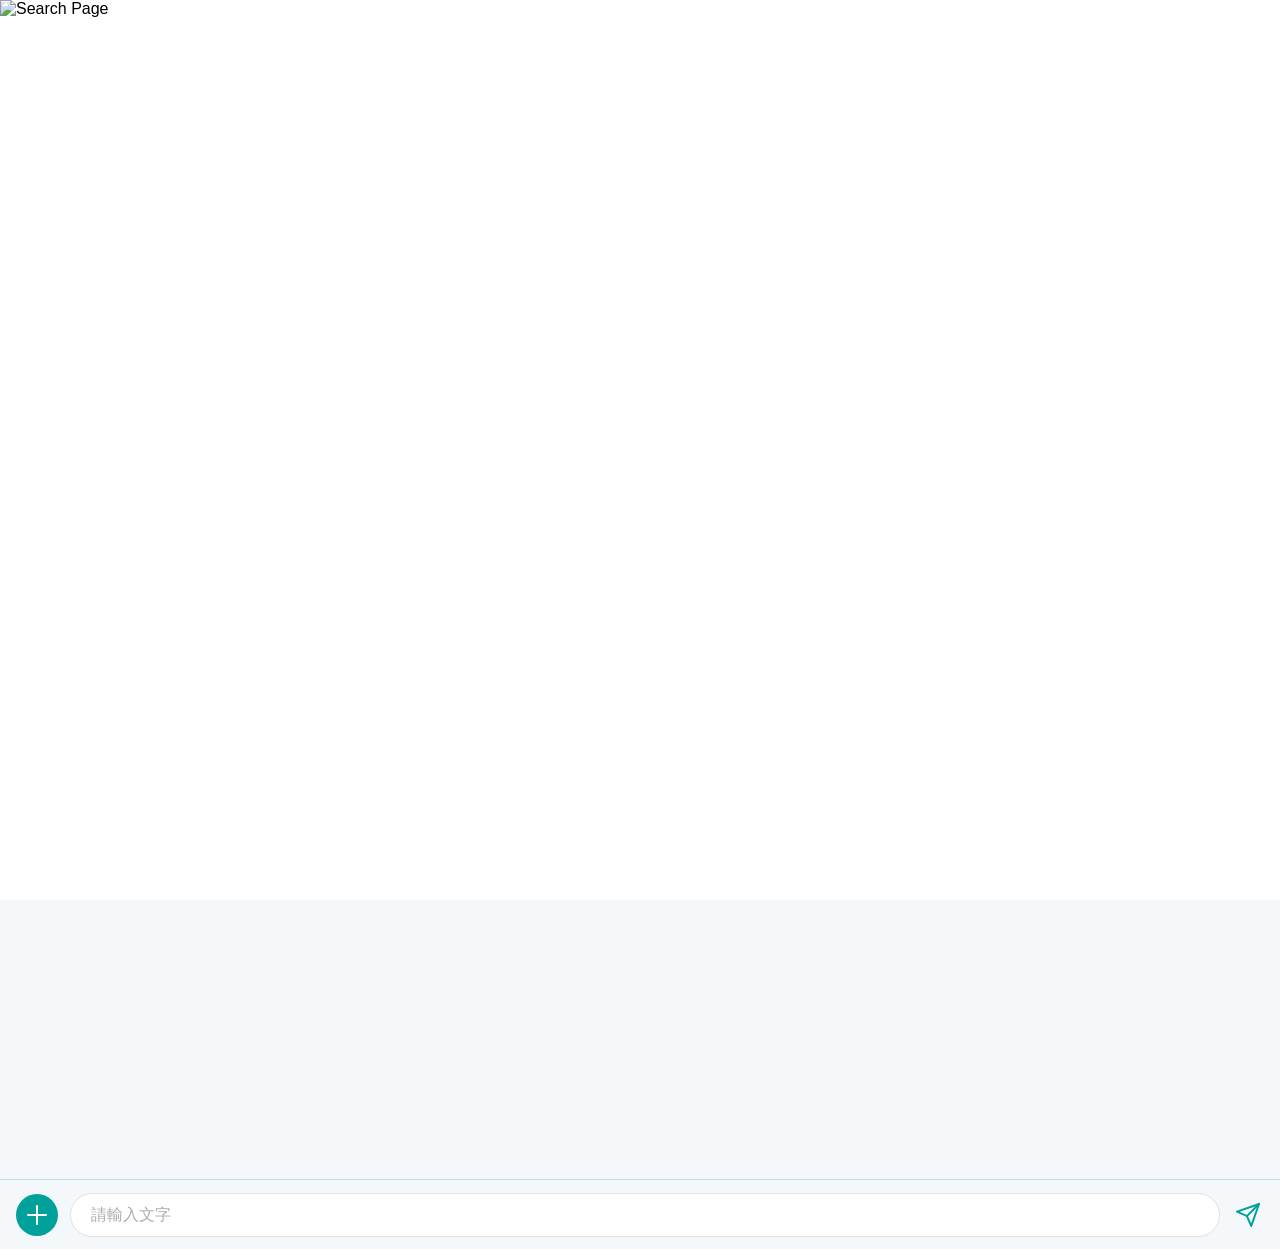
==== commit c6f336eb: "Add files via upload" ====
--- a/chatbot/index.html
+++ b/chatbot/index.html
@@ -3,10 +3,42 @@
 <head>
     <meta charset="UTF-8">
     <meta name="viewport" content="width=device-width, initial-scale=1.0">
-    <title>玉山銀行客服嘿熊</title>
+    <title>玉山銀行客服黑熊</title>
     <link rel="stylesheet" href="css/style.css">
 </head>
 <body>
+
+    <!-- Search Popup Overlay -->
+    <div id="searchOverlay" style="position: fixed; top: 0; left: 0; width: 100%; height: 100%; z-index: 10000; background-color: #fff; cursor: pointer;">
+        <img src="images/searchpage.png" alt="Search Page" style="width: 100%; height: 100%; object-fit: cover;">
+    </div>
+
+    <!-- Login Popup Overlay -->
+    <div id="loginOverlay" class="login-overlay">
+        <div class="login-popup-card">
+            <div class="login-mascot">
+                <img src="images/bear-hello.gif" alt="黑熊">
+            </div>
+            <div class="login-titles">
+               <!--  <span class="title-main">嗨！我是黑熊～</span>
+                <span class="title-sub">為了提供更貼心的服務</span>
+                <span class="title-sub">邀請你進行驗身服務</span> -->
+                <p class="bold">嗨！我是黑熊～</p>
+                <p>為了提供更貼心的服務</p>
+                <p>邀請你進行驗身服務</p>
+            </div>
+            <div class="login-input-group">
+                <label class="login-label">請輸入你的身分證ID</label>
+                <div class="login-input-box">
+                    <input type="text" id="idInput" placeholder="如:A123456789">
+                </div>
+            </div>
+            <div class="login-buttons">
+                <button class="msg-action-btn secondary btn-h-46" id="popupLoginBtn">登入</button>
+                <button class="msg-action-btn secondary btn-h-46" id="popupCancelBtn">下次再說</button>
+            </div>
+        </div>
+    </div>
 
     <main class="app-container" aria-label="智能客服區域">
         
@@ -14,12 +46,13 @@
         <header class="nav" aria-label="頂部導覽列">
             <!-- 漢堡選單(按鈕 + span 動畫) -->
             <button class="icon icon-24" id="btnHamburger" aria-label="開啟選單" aria-expanded="false" aria-controls="hamburgerMenu" tabindex="0">
+                <img src="images/ic-btn-info.svg" alt="選單資訊" class="hamburger-info-icon" style="width: 100%; height: 100%; object-fit: contain;">
                 <span class="hamburger-box">
                     <span class="hamburger-inner"></span>
                 </span>
             </button>
             <!-- 標題 -->
-            <h1 class="nav-title" tabindex="0">玉山銀行客服嘿熊</h1>
+            <h1 class="nav-title" tabindex="0">玉山銀行黑熊客服</h1>
             <!-- 左側操作區 -->
             <div class="action-wrapper">
                 <!-- 字體縮放(icon) -->
@@ -66,36 +99,36 @@
 
         <!-- 2. Announce (浮動區塊) -->
         <section class="Anounce" id="announceBlock" aria-label="系統公告">
-    <div class="icon icon-22" aria-hidden="true">
-        <img src="images/ic-img-announcement.svg" alt="" class="lazyload">
-    </div>
-
-    <div class="message" tabindex="0">
-        <div class="marquee-wrap">
-            <div class="marquee-list">
-                <div class="marquee-item">
-                    <span>看破詐騙，防詐資訊：【<a href="#" aria-label="點我看防詐資訊">點我看</a>】</span>
-                </div>
-                <div class="marquee-item">
-                    <span>Unicard指定通路回饋加碼：【<a href="#" aria-label="立即查看信用卡優惠">立即查看</a>】</span>
-                </div>
-                <div class="marquee-item">
-                    <span>外幣定存最新利率公告：【<a href="#" aria-label="點我查看最新利率">點我看</a>】</span>
-                </div>
-            </div>
-        </div>
-    </div>
-
-    <button class="icon icon-44" id="btnCloseAnnounce" aria-label="關閉公告" tabindex="0">
-        <img src="images/ic-fun-popup-closed.svg" alt="關閉" class="lazyload">
-    </button>
-</section>
+            <div class="icon icon-22" aria-hidden="true">
+                <img src="images/ic-img-announcement.svg" alt="" class="lazyload">
+            </div>
+        
+            <div class="message" tabindex="0">
+                <div class="marquee-wrap">
+                    <div class="marquee-list">
+                        <div class="marquee-item">
+                            <span>看破詐騙，防詐資訊：【<a href="#" aria-label="點我看防詐資訊">點我看</a>】</span>
+                        </div>
+                        <div class="marquee-item">
+                            <span>LINE pay最高4.5%【<a href="#" aria-label="申辦Unicard">申辦Unicard</a>】</span>
+                        </div>
+                        <div class="marquee-item">
+                            <span>普發現金一萬元【<a href="#" aria-label="立即了解">立即了解</a>】</span>
+                        </div>
+                    </div>
+                </div>
+            </div>
+        
+            <button class="icon icon-44" id="btnCloseAnnounce" aria-label="關閉公告" tabindex="0">
+                <img src="images/ic-fun-popup-closed.svg" alt="關閉" class="lazyload">
+            </button>
+        </section>
 
         <!-- 3. 對話區域 -->
         <!-- 預留區塊 -->
         <section class="chat-container" aria-label="對話內容" tabindex="0">
 
-            <!-- Bot Message Group 1 -->
+            <!-- Bot Message Group 1 你好呀＋卡片-->
             <div class="msg-row bot is-hidden" id="botMsg1">
                 <!-- Avatar -->
                 <div class="msg-avatar" aria-hidden="true">
@@ -113,62 +146,55 @@
                     </div>
                     <!-- Text Bubble 1 -->
                     <div class="msg-bubble has-caret" tabindex="0">
-                        鄭小姐 您好，<br>
-                        您已從 LINE 帳號登入！
-                    </div>
-
-                    <!-- Text Bubble 2 -->
-                    <div class="msg-bubble" tabindex="0">
-                        LINE pay 最高4.5% → <a href="#" class="link-teal bold">申辦 Unicard</a><br>
-                        普發現金一萬元 → <a href="#" class="link-teal bold">立即了解</a>
+                        <p class="bold" style="margin-bottom: 8px;">你好呀！</p>
+                        <p>輸入你的問題或點選下方選單，立即為你服務～</p>
                     </div>
 
                     <!-- Horizontal Scroll Cards -->
                     <div class="scroll-area">
-    <button class="scroll-nav scroll-nav-left" type="button" aria-label="往左滑動">
-    <img src="images/icon-arrow-left.svg" alt="往左" class="icon-arrow">
-</button>
-
-    <div class="scroll-wrapper" tabindex="0" aria-label="可左右滑動的服務卡片">
-        <!-- Card 1 -->
-        <div class="scroll-card">
-            <div class="card-image"><img src="[data-uri]" data-src="card-demo1.png" alt="" class="lazyload"></div>
-            <div class="card-title text-green bold">信用卡服務</div>
-            <div class="card-btn btn-hint" id="cardBillDetailBtn">帳單/消費明細</div>
-            <div class="card-btn">消費有問題</div>
-            <div class="card-btn">旅遊活動滿額贈</div>
-            <div class="card-btn no-border">保費分期活動</div>
-        </div>
-
-        <div class="scroll-card">
-            <div class="card-image"><img src="[data-uri]" data-src="card-demo2.png" alt="" class="lazyload"></div>
-            <div class="card-title text-green bold">熱門服務</div>
-            <div class="card-btn">信貸優惠</div>
-            <div class="card-btn">分期活動</div>
-            <div class="card-btn">預借現金</div>
-            <div class="card-btn no-border">綁定LINE抽好禮</div>
-        </div>
-
-        <div class="scroll-card">
-            <div class="card-image"><img src="[data-uri]" data-src="card-demo3.png" alt="" class="lazyload"></div>
-            <div class="card-title text-green bold">銀行服務</div>
-            <div class="card-btn">變更資料</div>
-            <div class="card-btn">數位帳戶</div>
-            <div class="card-btn">跨境網購</div>
-            <div class="card-btn no-border">外匯業務</div>
-        </div>
-    </div>
-
-    <button class="scroll-nav scroll-nav-right" type="button" aria-label="往右滑動">
-    <img src="images/icon-arrow-right.svg" alt="往右" class="icon-arrow">
-</button>
-</div>
-
-                    <div class="msg-time" aria-hidden="true">16:20:36</div>
-                </div>
-            </div>
-
-            <!-- User Message Group 1-->
+                        <button class="scroll-nav scroll-nav-left" type="button" aria-label="往左滑動">
+                            <img src="images/icon-arrow-left.svg" alt="往左" class="icon-arrow">
+                        </button>
+
+                        <div class="scroll-wrapper" tabindex="0" aria-label="可左右滑動的服務卡片">
+                         <!-- Card 1 -->
+                        <div class="scroll-card">
+                            <div class="card-image"><img src="images/banner-1.png" alt="" class="lazyload"></div>
+                            <div class="card-title text-green bold">信用卡服務</div>
+                            <div class="card-btn" id="cardBillDetailBtn">帳單/消費明細</div>
+                            <div class="card-btn">消費有問題</div>
+                            <div class="card-btn">旅遊活動滿額贈</div>
+                            <div class="card-btn no-border">保費分期活動</div>
+                        </div>
+                
+                        <div class="scroll-card">
+                            <div class="card-image"><img src="images/banner-2.png" alt="" class="lazyload"></div>
+                            <div class="card-title text-green bold">熱門服務</div>
+                            <div class="card-btn">信貸優惠</div>
+                            <div class="card-btn">分期活動</div>
+                            <div class="card-btn">預借現金</div>
+                            <div class="card-btn no-border">綁定LINE抽好禮</div>
+                        </div>
+                
+                        <div class="scroll-card">
+                            <div class="card-image"><img src="images/banner-3.png" alt="" class="lazyload"></div>
+                            <div class="card-title text-green bold">銀行服務</div>
+                            <div class="card-btn">變更資料</div>
+                            <div class="card-btn">數位帳戶</div>
+                            <div class="card-btn">跨境網購</div>
+                            <div class="card-btn no-border">外匯業務</div>
+                        </div>
+                        </div>
+
+                        <button class="scroll-nav scroll-nav-right" type="button" aria-label="往右滑動">
+                            <img src="images/icon-arrow-right.svg" alt="往右" class="icon-arrow">
+                        </button>
+                    </div>
+
+                    <div class="msg-time" aria-hidden="true">16:20:36</div>
+                </div>
+            </div>
+            <!-- User Message Group 1 帳單/消費明細-->
             <div class="msg-row user is-hidden" id="userMsg1">
                 <div class="msg-content">
                     <div class="msg-bubble has-caret" tabindex="0">
@@ -177,8 +203,8 @@
                     <div class="msg-time" aria-hidden="true">16:20:36</div>
                 </div>
             </div>
-            
-            <!-- Bot Message Group 2 -->
+
+            <!-- Bot Message Group 2 服務選單-->
             <div class="msg-row bot is-hidden" id="botMsg2">
                 <!-- Avatar -->
                 <div class="msg-avatar" aria-hidden="true">
@@ -196,7 +222,7 @@
                     <div class="msg-bubble has-caret" tabindex="0">
                         快速查詢本期帳單與近期消費明細
                         <div class="msg-actions">
-                            <button class="msg-action-btn primary" id="currentBillBtn">本期帳單</button>
+                            <button class="msg-action-btn secondary" id="currentBillBtn">本期帳單</button>
                             <button class="msg-action-btn secondary">未出帳明細</button>
                             <button class="msg-action-btn secondary">近30天消費明細</button>
                         </div>
@@ -211,8 +237,7 @@
                     <div class="msg-time" aria-hidden="true">16:20:36</div>
                 </div>
             </div>
-
-            <!-- User Message Group 2 -->
+            <!-- User Message Group 2 本期帳單-->
             <div class="msg-row user is-hidden" id="userMsg2">
                 <div class="msg-content">
                     <div class="msg-bubble has-caret" tabindex="0">
@@ -222,7 +247,7 @@
                 </div>
             </div>
 
-            <!-- Bot Message Group 3 -->
+            <!-- Bot Message Group 3 驗身-->
             <div class="msg-row bot is-hidden" id="botMsg3">
                 <!-- Avatar -->
                <div class="msg-avatar" aria-hidden="true">
@@ -241,12 +266,12 @@
                         為維護您的權益，需要由正卡人完成身分驗證才能協助查詢或處理喔！歡迎使用玉山行動銀行 APP，驗證更快速、更順暢。
                     </div>
                     <div class="action-cards-grid">
-                        <button class="action-card btn-hint" id="appVerifyBtn" tabindex="0">
+                        <button class="action-card" id="appVerifyBtn" tabindex="0">
                             <img src="images/icon-faceID.svg" class="action-card-icon lazyload" alt="">
                             <div class="action-card-text">玉山銀行<br>APP驗證</div>
                         </button>
                         <button class="action-card" tabindex="0">
-                            <img src="images/icon-message.svg" class="action-card-icon lazyload" alt="">
+                            <img src="images/icon-message.svg" class="action-card-icon lazyload" style="margin-bottom: 10px" alt="">
                             <div class="action-card-text">簡訊驗證</div>
                         </button>
                     </div>
@@ -266,8 +291,7 @@
                     <div class="msg-time" aria-hidden="true">16:20:36</div>
                 </div>
             </div>
-
-            <!-- User Message Group 3 -->
+            <!-- User Message Group 3 APP驗身-->
             <div class="msg-row user is-hidden" id="userMsg3">
                 <div class="msg-content">
                     <div class="msg-bubble has-caret" tabindex="0">
@@ -277,7 +301,7 @@
                 </div>
             </div>
 
-            <!-- Bot Message Group 4: Jumping -->
+            <!-- Bot Message Group 4: Jumping熊熊跳轉 -->
             <div class="msg-row bot is-hidden" id="botMsg4">
                 <div class="msg-avatar" aria-hidden="true">
                     <img src="images/bear-loading.gif" alt="" class="lazyload">
@@ -290,14 +314,14 @@
                             <span class="dot"></span>
                         </div>
                     </div>
-                    <div class="msg-bubble has-caret" tabindex="0">
+                    <div class="msg-bubble has-caret bold" tabindex="0">
                         黑熊跳轉中，請稍後⋯
                     </div>
                     <div class="msg-time" aria-hidden="true">16:20:36</div>
                 </div>
             </div>
 
-            <!-- Bot Message Group 5: Bill Summary Card -->
+            <!-- Bot Message Group 5: Bill Summary Card 3月份帳單-->
             <div class="msg-row bot is-hidden" id="botMsg5">
                 <div class="msg-avatar" aria-hidden="true">
                     <img src="images/bear-happy.gif" alt="" class="lazyload">
@@ -314,8 +338,8 @@
                         <div class="bill-card">
                             <div class="bill-title">2026年3月帳單</div>
                             <div class="bill-info-text">
-                                帳單結帳日：2025/02/13<br>
-                                繳款截止日：2025/03/03
+                                帳單結帳日：2026/03/28<br>
+                                繳款截止日：2026/04/13
                             </div>
                             <div class="bold" style="font-size: 16px; color: rgba(0,0,0,0.8);">台幣帳單 ( TWD )</div>
                             
@@ -343,11 +367,11 @@
                             </div>
 
                             <div class="bill-btn-group">
-                                <button class="bill-btn primary" id="paymentRecordBtn">
+                                <button class="bill-btn secondary" id="paymentRecordBtn">
                                     <span>繳款紀錄</span>
                                     <img src="images/ic-img-search.svg" class="bill-btn-icon lazyload" alt="">
                                 </button>
-                                <button class="bill-btn secondary">
+                                <button class="bill-btn secondary" id="statementDetailBtn-1">
                                     <span>帳單明細</span>
                                     <img src="images/ic-img-search.svg" class="bill-btn-icon lazyload" alt="">
                                 </button>
@@ -358,25 +382,16 @@
                     <!-- Secondary Actions -->
                     <div class="msg-bubble" tabindex="0">
                         <div class="msg-actions" style="margin-top: 0;">
-                            <button class="msg-action-btn secondary">立即繳款</button>
+                            <button class="msg-action-btn secondary" id="payNowBtn-1">立即繳款</button>
                             <button class="msg-action-btn secondary">查詢未出帳明細</button>
                             <button class="msg-action-btn secondary">貼心提醒</button>
                         </div>
                     </div>
 
-                    <!-- Feedback -->
-                    <div class="msg-feedback" tabindex="0">
-                        這個回答？
-                        <div class="options">
-                            <div class="msg-feedback-btn"><img src="images/Huge-icon.svg" class="lazyload" alt="">有幫助</div>
-                            <div class="msg-feedback-btn"><img src="images/img_helpless.svg" class="lazyload" alt="">沒幫助</div>
-                        </div>
-                    </div>
-                    <div class="msg-time" aria-hidden="true">16:20:36</div>
-                </div>
-            </div>
-
-            <!-- User Message Group 5 -->
+                    <div class="msg-time" aria-hidden="true">16:20:36</div>
+                </div>
+            </div>
+            <!-- User Message Group 5 想看：繳款紀錄-->
             <div class="msg-row user is-hidden" id="userMsg5">
                 <div class="msg-content">
                     <div class="msg-bubble has-caret" tabindex="0">
@@ -386,7 +401,7 @@
                 </div>
             </div>
 
-            <!-- Bot Message Group 6: Payment Record Detail -->
+            <!-- Bot Message Group 6: Payment Record Detail 繳款紀錄-->
             <div class="msg-row bot is-hidden" id="botMsg6">
                 <div class="msg-avatar" aria-hidden="true">
                     <img src="images/bear-happy.gif" alt="" class="lazyload">
@@ -433,11 +448,11 @@
                             </div>
 
                             <div class="bill-btn-group">
-                                <button class="bill-btn primary" id="statementDetailBtn">
+                                <button class="bill-btn secondary" id="statementDetailBtn">
                                     <span>帳單明細</span>
                                     <img src="images/ic-img-search.svg" class="bill-btn-icon lazyload" alt="">
                                 </button>
-                                <button class="bill-btn secondary">
+                                <button class="bill-btn secondary" id="currentBillBtn-1">
                                     <span>本期帳單</span>
                                     <img src="images/ic-img-search.svg" class="bill-btn-icon lazyload" alt="">
                                 </button>
@@ -452,20 +467,10 @@
                             <button class="msg-action-btn secondary">貼心提醒</button>
                         </div>
                     </div>
-
-                    <!-- Feedback -->
-                    <div class="msg-feedback" tabindex="0">
-                        這個回答？
-                        <div class="options">
-                            <div class="msg-feedback-btn"><img src="images/Huge-icon.svg" class="lazyload" alt="">有幫助</div>
-                            <div class="msg-feedback-btn"><img src="images/img_helpless.svg" class="lazyload" alt="">沒幫助</div>
-                        </div>
-                    </div>
-                    <div class="msg-time" aria-hidden="true">16:20:36</div>
-                </div>
-            </div>
-
-            <!-- User Message Group 6 -->
+                    <div class="msg-time" aria-hidden="true">16:20:36</div>
+                </div>
+            </div>
+            <!-- User Message Group 6 想看：帳單明細-->
             <div class="msg-row user is-hidden" id="userMsg6">
                 <div class="msg-content">
                     <div class="msg-bubble has-caret" tabindex="0">
@@ -475,7 +480,7 @@
                 </div>
             </div>
 
-            <!-- Bot Message Group 7: Transaction Details -->
+            <!-- Bot Message Group 7: Transaction Details 帳單明細-->
             <div class="msg-row bot is-hidden" id="botMsg7">
                 <div class="msg-avatar" aria-hidden="true">
                     <img src="images/bear-happy.gif" alt="" class="lazyload">
@@ -490,7 +495,7 @@
                     </div>
                     <div class="msg-bubble has-caret" tabindex="0">
                         <div class="bill-card">
-                            <div class="bill-title" style="color: #0f62fe;">帳單明細</div>
+                            <div class="bill-title" style="color: #0f62fe;">2026/3月帳單明細</div>
                             
                             <div class="transaction-search">
                                 <img src="images/ic-img-search-light.svg" style="width: 32px; height: 32px;" class="lazyload" alt="">
@@ -518,12 +523,9 @@
                                     <img src="images/ic-btn-arrow.svg" class="pill-icon lazyload" alt="">
                                     <span class="pill-close">✕</span>
                                 </div>
-                                <div class="filter-pill" id="clearFilters" style="border: 1px solid #262626;">
+                                <div class="filter-pill" id="clearFilters" style="border: 1px solid #3333;">
                                     <span class="pill-text">取消篩選</span>
                                 </div>
-                            </div>
-                            <div class="year-tag-wrapper">
-                                <div class="year-tag">2026/3月帳單明細</div>
                             </div>
                             
                             <div style="max-height: 450px; overflow-y: auto; overflow-x: hidden;" id="transactionList">
@@ -927,11 +929,11 @@
                             </div>
 
                             <div class="bill-btn-group">
-                                <button class="bill-btn secondary">
+                                <button class="bill-btn secondary" id="currentBillBtn-2">
                                     <span>本期帳單</span>
                                     <img src="images/ic-img-search.svg" class="bill-btn-icon lazyload" alt="">
                                 </button>
-                                <button class="bill-btn secondary">
+                                <button class="bill-btn secondary" id="paymentRecordBtn-1">
                                     <span>繳款紀錄</span>
                                     <img src="images/ic-img-search.svg" class="bill-btn-icon lazyload" alt="">
                                 </button>
@@ -942,7 +944,7 @@
                     <!-- Bot Action Grid 2 -->
                     <div class="msg-bubble" tabindex="0">
                         <div class="msg-actions" style="margin-top: 0;">
-                            <button class="msg-action-btn primary" id="payNowBtn">立即繳款</button>
+                            <button class="msg-action-btn secondary" id="payNowBtn">立即繳款</button>
                             <button class="msg-action-btn secondary">查詢未出帳明細</button>
                             <button class="msg-action-btn secondary">貼心提醒</button>
                         </div>
@@ -959,8 +961,7 @@
                     <div class="msg-time" aria-hidden="true">16:20:36</div>
                 </div>
             </div>
-
-            <!-- User Message Group 7 -->
+            <!-- User Message Group 7 想立即繳款-->
             <div class="msg-row user is-hidden" id="userMsg7">
                 <div class="msg-content">
                     <div class="msg-bubble has-caret" tabindex="0">
@@ -970,7 +971,7 @@
                 </div>
             </div>
 
-            <!-- Bot Message Group 8: Payment Amount Selection -->
+            <!-- Bot Message Group 8: Payment Amount Selection 繳款方式 id barcodePayBtn / btnOnlinePay-->
             <div class="msg-row bot is-hidden" id="botMsg8">
                 <div class="msg-avatar" aria-hidden="true">
                     <img src="images/bear-happy.gif" alt="" class="lazyload">
@@ -984,68 +985,79 @@
                         </div>
                     </div>
                     <div class="msg-bubble has-caret" tabindex="0">
-                        <p class="bold">請選擇您要繳納的金額與方式</p>
-                        <p style="margin-top: 10px;">＊繳款金額高於 20,000 元僅能線上繳款，低於 20,000 元則可線上或至超商繳款。</p>
+                        <p class="bold" style="margin-bottom: 8px;">請選擇您要繳納的金額與方式</p>
+                        <p>＊繳款金額高於 20,000 元僅能線上繳款，低於 20,000 元則可線上或至超商繳款。</p>
                     </div>
                     
                     <div class="scroll-area">
-    <button class="scroll-nav scroll-nav-left" type="button" aria-label="往左滑動">
-    <img src="images/icon-arrow-left.svg" alt="往左" class="icon-arrow">
-</button>
-
-    <div class="payment-scroll-container">
-        <div class="payment-card">
-            <div class="payment-card-title">尚須繳納金額</div>
-            <div class="payment-card-info">
-                <div class="payment-currency">台幣TWD</div>
-                <div class="payment-amount">$47,884</div>
-            </div>
-            <button class="payment-card-btn">立即線上繳款</button>
-        </div>
-
-        <div class="payment-card">
-            <div class="payment-card-title">最低應繳金額</div>
-            <div class="payment-card-info">
-                <div class="payment-currency">台幣TWD</div>
-                <div class="payment-amount">$7,317</div>
-            </div>
-            <div class="payment-card-btn-group">
-                <button class="payment-card-btn btn-hint" id="barcodePayBtn" style="border-bottom: 1px solid #e1efef;">超商條碼繳款</button>
-                <button class="payment-card-btn">立即線上繳款</button>
-            </div>
-        </div>
-
-        <div class="payment-card">
-            <div class="payment-card-title">自行輸入金額</div>
-            <div class="payment-card-info">
-                <div class="payment-currency">台幣TWD</div>
-                <div class="payment-amount-input-wrapper">
-                    <input type="text" class="payment-amount-input" id="selfInputAmount" placeholder="請輸入金額">
-                    <img src="images/icon-edit.svg" class="icon-20 lazyload" alt="編輯">
-                </div>
-                <div class="payment-disclaimer">＊未繳金額將計算循環利息<br>謹慎理財 信用無價</div>
-            </div>
-            <div class="payment-card-btn-group" id="selfInputBtns">
-                <button class="payment-card-btn" id="btnStorePay" style="display: none; border-bottom: 1px solid #e1efef;">超商條碼繳款</button>
-                <button class="payment-card-btn" id="btnOnlinePay" style="display: none;">立即線上繳款</button>
-            </div>
-        </div>
-    </div>
-
-    <button class="scroll-nav scroll-nav-right" type="button" aria-label="往右滑動">
-    <img src="images/icon-arrow-right.svg" alt="往右" class="icon-arrow">
-</button>
-</div>
-
-                    <div class="msg-time" aria-hidden="true">16:20:36</div>
-                </div>
-            </div>
-
-            <!-- User Message Group 8: 超商條碼繳款 -->
+                        <button class="scroll-nav scroll-nav-left" type="button" aria-label="往左滑動">
+                            <img src="images/icon-arrow-left.svg" alt="往左" class="icon-arrow">
+                        </button>
+
+                        <div class="payment-scroll-container">
+                            <div class="payment-card">
+                                <div class="payment-card-title">尚須繳納金額</div>
+                                <div class="payment-card-info">
+                                    <div class="payment-currency">台幣TWD</div>
+                                    <div class="payment-amount">$47,884</div>
+                                </div>
+                                <button class="payment-card-btn" id="btnOnlinePayFull">立即線上繳款</button>
+                            </div>
+                    
+                            <div class="payment-card">
+                                <div class="payment-card-title">最低應繳金額</div>
+                                <div class="payment-card-info">
+                                    <div class="payment-currency">台幣TWD</div>
+                                    <div class="payment-amount">$7,317</div>
+                                </div>
+                                <div class="payment-card-btn-group">
+                                    <button class="payment-card-btn" id="barcodePayBtn" style="border-bottom: 1px solid #e1efef;">超商條碼繳款</button>
+                                    <button class="payment-card-btn" id="btnOnlinePayLow">立即線上繳款</button>
+                                </div>
+                            </div>
+                    
+                            <div class="payment-card">
+                                <div class="payment-card-title">自行輸入金額</div>
+                                <div class="payment-card-info">
+                                    <div class="payment-currency">台幣TWD</div>
+                                    <div class="payment-amount-input-wrapper">
+                                        <input type="text" class="payment-amount-input" id="selfInputAmount" placeholder="請輸入金額">
+                                        <img src="images/icon-edit.svg" class="icon-20 lazyload" alt="編輯">
+                                    </div>
+                                    <div class="payment-disclaimer">＊未繳金額將計算循環利息<br>謹慎理財 信用無價</div>
+                                </div>
+                                <div class="payment-card-btn-group" id="selfInputBtns">
+                                    <button class="payment-card-btn" id="btnStorePay" style="display: none; border-bottom: 1px solid #e1efef;">超商條碼繳款</button>
+                                    <button class="payment-card-btn" id="btnOnlinePay" style="display: none;">立即線上繳款</button>
+
+                                </div>
+                            </div>
+                        </div>
+
+                        <button class="scroll-nav scroll-nav-right" type="button" aria-label="往右滑動">
+                            <img src="images/icon-arrow-right.svg" alt="往右" class="icon-arrow">
+                        </button>
+                    </div>
+
+                    <div class="msg-time" aria-hidden="true">16:20:36</div>
+                </div>
+            </div>
+
+            <!-- User Message Group 8: 方法一 超商條碼繳款(barcodePayBtn) -->
             <div class="msg-row user is-hidden" id="userMsg8">
                 <div class="msg-content">
                     <div class="msg-bubble has-caret" tabindex="0">
                         超商條碼繳款(最低應繳金額)
+                    </div>
+                    <div class="msg-time" aria-hidden="true">16:20:36</div>
+                </div>
+            </div>
+
+            <!-- User Message Group 8: 方法二 立即線上繳款(btnOnlinePay) -->
+            <div class="msg-row user is-hidden" id="userMsg8-1">
+                <div class="msg-content">
+                    <div class="msg-bubble has-caret" tabindex="0">
+                        立即線上繳款
                     </div>
                     <div class="msg-time" aria-hidden="true">16:20:36</div>
                 </div>
@@ -1068,12 +1080,12 @@
                         <div class="barcode-title">超商條碼繳款</div>
                         <div class="barcode-subtitle">2026年3月帳單</div>
                         <div class="barcode-details">
-                            帳單結帳日：2025/02/13<br>
-                            繳款截止日：2025/03/03
-                        </div>
-                        <div class="amount-highlight">
-                            <span>TWD</span>
-                            <span>7,317</span>
+                            帳單結帳日：2026/03/28<br>
+                            繳款截止日：2025/04/13
+                        </div>
+                        <div class="payment-card-info-1">
+                            <div class="payment-currency">台幣TWD</div>
+                            <div class="payment-amount" style="font-size: 24px; color: #007a7a; font-weight: bold;">$7,317</div>
                         </div>
                         <div class="barcode-subtitle">適用超商</div>
                         <div class="store-icons-container">
@@ -1105,7 +1117,7 @@
                                 <div class="barcode-text">03209000006671</div>
                             </div>
                         </div>
-                        <button class="download-barcode-btn" id="btnDownloadBarcode">下載條碼</button>
+                        <button class="msg-action-btn secondary btn-h-46" id="btnDownloadBarcode">下載條碼</button>
                     </div>
 
                     <!-- Feedback -->
@@ -1115,6 +1127,192 @@
                             <div class="msg-feedback-btn"><img src="images/Huge-icon.svg" class="lazyload" alt="">有幫助</div>
                             <div class="msg-feedback-btn"><img src="images/img_helpless.svg" class="lazyload" alt="">沒幫助</div>
                         </div>
+                    </div>
+                    <div class="msg-time" aria-hidden="true">16:20:36</div>
+                </div>
+            </div>
+
+            <!-- Bot Message Group 10: Online Payment Dialogue -->
+            <div class="msg-row bot is-hidden" id="botMsg10">
+                <div class="msg-avatar" aria-hidden="true">
+                    <img src="images/bear-happy.gif" alt="" class="lazyload">
+                </div>
+                <div class="msg-content">
+                    <div class="typing-bubble">
+                        <div class="typing-dots">
+                            <span class="dot"></span>
+                            <span class="dot"></span>
+                            <span class="dot"></span>
+                        </div>
+                    </div>
+                    
+                    <div class="bill-card msg-bubble has-caret" style="padding: 16px 20px;">
+                        <p class="bold">本次繳款金額</p>
+                        <p>2026年3月帳單</p>
+                        <p class="bill-info-text">
+                            帳單結帳日：2026/03/28<br>
+                            繳款截止日：2026/04/16
+                        </p>
+                        
+                        <div class="payment-card-info-1">
+                            <div class="payment-currency">台幣TWD</div>
+                            <div class="payment-amount" style="font-size: 24px; color: #007a7a; font-weight: bold;">$7,317</div>
+                        </div>
+
+                        <!-- 轉出銀行代碼 -->
+                        <div>
+                            <label style="color: #0F62FE; font-weight: bold; font-size: 18px; display: block; margin-bottom: 6px;">輸入轉出銀行代碼</label>
+                            <div style="display: flex; align-items: center; border-bottom: 1px solid #D9D9D9;">
+                                <img src="images/ic-img-search-light.svg" class="icon-24 lazyload" alt="" style="margin-right: 8px;">
+                                <input type="text" placeholder="請輸入銀行代碼" style="border: none; outline: none; flex-grow: 1; font-size: 16px; padding-bottom: 4px; background: transparent; font-family: 'Noto Sans', sans-serif;">
+                            </div>
+                        </div>
+
+                        <!-- 銀行帳號 -->
+                        <div>
+                            <label style="color: #0F62FE; font-weight: bold; font-size: 18px; display: block; margin-bottom: 6px;">輸入銀行帳號(8-16位數字)</label>
+                            <div style="border-bottom: 1px solid #D9D9D9; padding-bottom: 4px;">
+                                <input type="text" placeholder="請輸入銀行帳號" style="border: none; outline: none; width: 100%; font-size: 16px; padding-bottom: 4px; background: transparent; font-family: 'Noto Sans', sans-serif;">
+                            </div>
+                        </div>
+
+                        <div style="font-size: 16px; color: #7c7c7c;line-height: 1.5;">
+                            ※限使用本人活存帳戶繳納，每筆手續費新臺幣10元，於繳費時自存款帳戶中扣收（使用玉山帳戶者免收）。
+                        </div>
+
+                        <!-- 同意條款 -->
+                        <div style="display: flex; align-items: center;cursor: pointer;">
+                            <input type="checkbox" id="agreeTerms" style="width: 18px; height: 18px; margin-right: 8px; accent-color: #00A19B;">
+                            <label for="agreeTerms" style="font-size: 14px; font-weight: bold; color: #1c1c1c; flex-grow: 1; cursor: pointer;">我已閱讀並同意以下規範</label>
+                            <img src="images/icon-arrow-right.svg" class="lazyload icon-20" alt="">
+                        </div>
+
+                        <!-- 條款內容框 -->
+                        <div style="background-color: #F2F2F2; padding: 12px; border-radius: 8px; font-size: 14px; line-height: 1.6;">
+                            內容包含：<br>
+                            全國性繳費（稅）業務<br>
+                            以非約定活期性帳戶繳費（稅）注意事項
+                        </div>
+
+                        <!-- 動作按鈕 -->
+                        <div class="msg-actions" style="margin-top: 0; gap: 8px;">
+                            <button class="msg-action-btn secondary" id="payNowSend">送出</button>
+                            <button class="msg-action-btn secondary">重新選擇</button>
+                        </div>
+                    </div>
+
+                    <div class="msg-time" aria-hidden="true">16:20:36</div>
+                </div>
+            </div>
+            <!-- User Message Group 10: 送出 -->
+            <div class="msg-row user is-hidden" id="userMsg10">
+                <div class="msg-content">
+                    <div class="msg-bubble has-caret" tabindex="0">
+                       送出
+                    </div>
+                    <div class="msg-time" aria-hidden="true">16:20:36</div>
+                </div>
+            </div>
+
+            <!-- Bot Message Group 11: Online Payment confirm 確認頁-->
+            <div class="msg-row bot is-hidden" id="botMsg11">
+                <div class="msg-avatar" aria-hidden="true">
+                    <img src="images/bear-happy.gif" alt="" class="lazyload">
+                </div>
+                <div class="msg-content">
+                    <div class="typing-bubble">
+                        <div class="typing-dots">
+                            <span class="dot"></span>
+                            <span class="dot"></span>
+                            <span class="dot"></span>
+                        </div>
+                    </div>
+
+                    <div class="msg-bubble has-caret">
+                        <p>請確認以下繳款資訊：</p>
+                    </div>
+                    
+                    <div class="bill-card msg-bubble" style="padding: 16px 20px;">
+                        <p class="bold">本次繳款金額</p>
+                        <p>2026年3月帳單</p>
+                        <div class="payment-card-info-1">
+                            <div class="payment-currency">台幣TWD</div>
+                            <div class="payment-amount" style="font-size: 24px; color: #007a7a; font-weight: bold;">$7,317</div>
+                        </div>
+                        <p class="bold">轉出銀行資訊</p>
+                        <!-- 轉出銀行代碼 -->
+                        <div style="display: flex;">
+                            <p class="bold" style="padding-right: 24px;">銀行代碼</p>
+                            <p>808 玉山銀行</p>
+                        </div>
+                        <!-- 銀行帳號 -->
+                         <div style="display: flex;">
+                            <p class="bold" style="padding-right: 24px;">銀行帳號</p>
+                            <p>593204xxxxxxx</p>
+                        </div>
+                        
+
+                        <div style="font-size: 16px; color: #7c7c7c;line-height: 1.5;">
+                            ※限使用本人活存帳戶繳納，每筆手續費新臺幣10元，於繳費時自存款帳戶中扣收（使用玉山帳戶者免收）。
+                        </div>
+
+                        <!-- 動作按鈕 -->
+                        <div class="msg-actions" style="margin-top: 0; gap: 8px;">
+                            <button class="msg-action-btn secondary" id="payNowOk">立即繳款</button>
+                            <button class="msg-action-btn secondary">重新選擇</button>
+                        </div>
+                    </div>
+
+                    <div class="msg-time" aria-hidden="true">16:20:36</div>
+                </div>
+            </div>
+            <!-- User Message Group 11: 確認 -->
+            <div class="msg-row user is-hidden" id="userMsg11">
+                <div class="msg-content">
+                    <div class="msg-bubble has-caret" tabindex="0">
+                       立即繳款
+                    </div>
+                    <div class="msg-time" aria-hidden="true">16:20:36</div>
+                </div>
+            </div>
+
+            <!-- Bot Message Group 12: Payment Success Dialogue -->
+            <div class="msg-row bot is-hidden" id="botMsg12">
+                <div class="msg-avatar" aria-hidden="true">
+                    <img src="images/bear-happy.gif" alt="" class="lazyload">
+                </div>
+                <div class="msg-content">
+                    <div class="typing-bubble">
+                        <div class="typing-dots">
+                            <span class="dot"></span>
+                            <span class="dot"></span>
+                            <span class="dot"></span>
+                        </div>
+                    </div>
+                    <img src="images/bears-cheers.gif" alt="" class="lazyload" style="width: 100px; margin-bottom: 8px;">
+                    <div class="msg-bubble" tabindex="0">
+                        <p class="bold" style="color: rgba(0,0,0,0.8); margin-bottom: 8px;">信用卡繳費成功，感謝你的使用！</p>
+                        <p style="color: rgba(0,0,0,0.8);">* 信用卡入帳時間約1個工作天，款項入帳後即恢復信用卡可用額度。</p>
+                    </div>
+                    <div class="msg-time" aria-hidden="true">16:20:36</div>
+                </div>
+            </div>
+
+            <!-- Bot Message Group 13: Payment error -->
+            <div class="msg-row bot is-hidden" id="botMsg13">
+                <div class="msg-avatar" aria-hidden="true">
+                    <img src="images/bear-happy.gif" alt="" class="lazyload">
+                </div>
+                <div class="msg-content">
+                    <div class="typing-bubble">
+                        <div class="typing-dots">
+                            <span class="dot"></span>
+                            <span class="dot"></span>
+                            <span class="dot"></span>
+                        </div>
+                    </div>
+                    <div class="msg-bubble has-caret" tabindex="0">
+                        <p class="bold" style="color: rgba(0,0,0,0.8);">本月台幣帳單已完成繳款囉！</p>
                     </div>
                     <div class="msg-time" aria-hidden="true">16:20:36</div>
                 </div>
@@ -1136,7 +1334,7 @@
                 <input type="text" placeholder="請輸入文字" aria-label="輸入文字訊息" tabindex="0">
             </div>
             <!-- 送出(icon) -->
-            <button class="icon icon-32" aria-label="送出訊息" tabindex="0">
+            <button class="icon icon-32" aria-label="送出訊息" tabindex="0" id="sendBtn">
                 <img src="images/send.svg" alt="送出" class="lazyload">
             </button>
         </footer>
@@ -1183,11 +1381,11 @@
             <div class="modal-title">選擇日期區間</div>
             <div class="date-input-group">
                 <label for="startDate">開始日期</label>
-                <input type="date" id="startDate">
+                <input type="date" id="startDate" name="startDate">
             </div>
             <div class="date-input-group">
                 <label for="endDate">結束日期</label>
-                <input type="date" id="endDate">
+                <input type="date" id="endDate" name="endDate">
             </div>
             <div class="modal-actions">
                 <button class="msg-action-btn secondary" id="cancelDatePicker">取消</button>
@@ -1209,18 +1407,20 @@
     </div>
 
     <!-- Overlay：Loading（白色半透明） -->
+    <!-- Loading -->
     <div class="overlay overlay-loading" id="loadingOverlay">
-        <div class="overlay-content">
-            <div class="overlay-gif-placeholder"></div>
-            <div class="overlay-text">Loading...</div>
+        <div class="overlay-content-1">
+            <div class="overlay-gif-placeholder-1"></div>
+            <div class="overlay-text">Loading…</div>
         </div>
     </div>
     
-    <!-- Overlay：滿版圖片 -->
+    <!-- 人臉驗證 -->
     <div class="overlay overlay-image" id="imageOverlay">
-        <div class="overlay-content">
+        <div class="overlay-content-2">
             <div class="overlay-gif-placeholder-2"></div>
         </div>
     </div>
+
 </body>
 </html>
